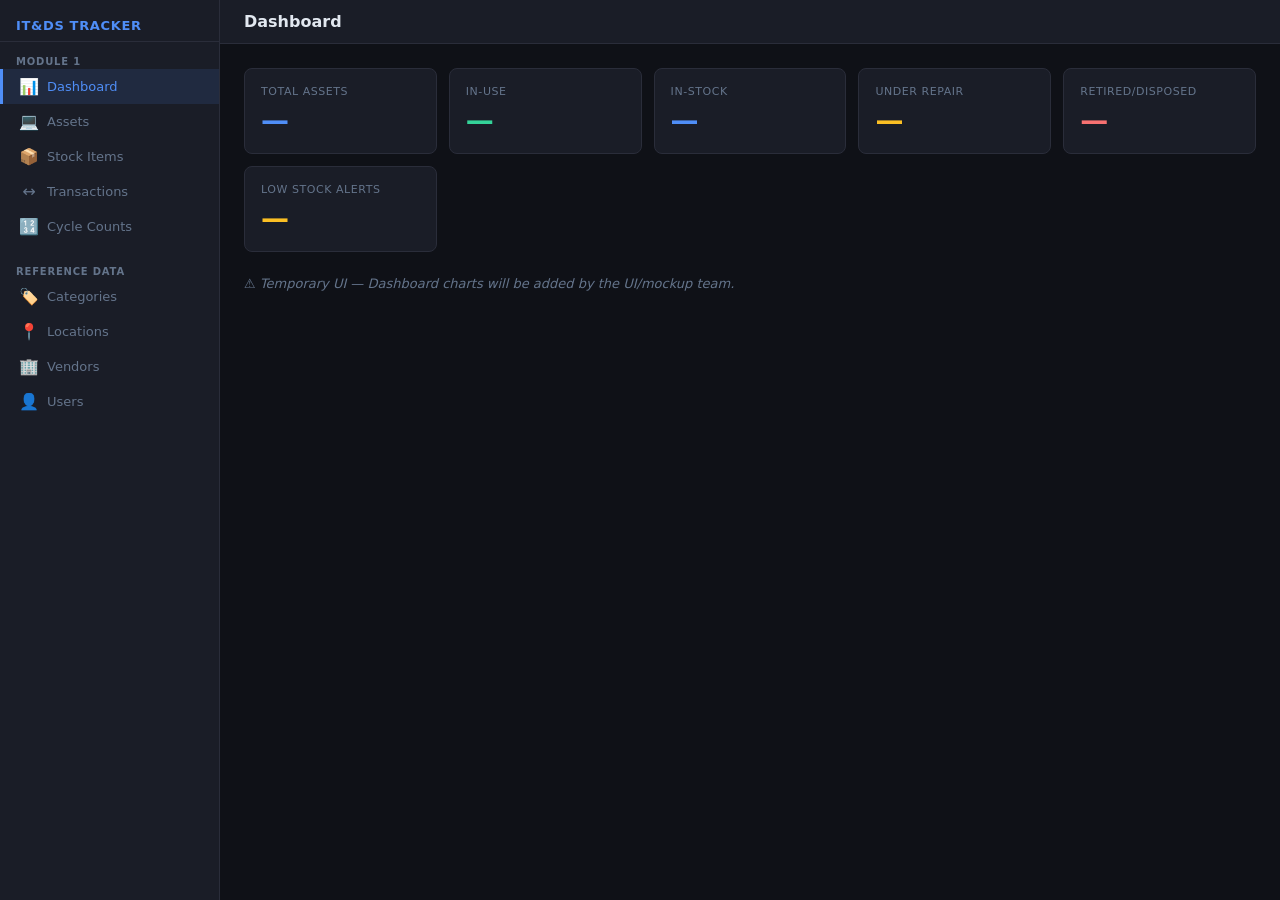
==== module1/index.html @ d41905bd "Add module1 folder with all contents" ====
<!DOCTYPE html>
<html lang="en">
<head>
<meta charset="UTF-8">
<meta name="viewport" content="width=device-width, initial-scale=1.0">
<title>IT&DS Tracker — Module 1: Asset & Inventory</title>
<style>
  /* ── TEMP UI: Functional placeholder — replace with proper mockups ── */
  *, *::before, *::after { box-sizing: border-box; margin: 0; padding: 0; }

  :root {
    --bg:        #0f1117;
    --surface:   #1a1d27;
    --border:    #2a2d3a;
    --accent:    #4f8ef7;
    --accent2:   #34d399;
    --danger:    #f87171;
    --warn:      #fbbf24;
    --text:      #e2e8f0;
    --muted:     #64748b;
    --radius:    8px;
    --sidebar-w: 220px;
  }

  body { background: var(--bg); color: var(--text); font-family: 'Segoe UI', system-ui, sans-serif; font-size: 14px; display: flex; min-height: 100vh; }

  /* Sidebar */
  #sidebar { width: var(--sidebar-w); background: var(--surface); border-right: 1px solid var(--border); display: flex; flex-direction: column; position: fixed; top: 0; left: 0; height: 100vh; overflow-y: auto; }
  #sidebar h1 { font-size: 13px; font-weight: 700; padding: 18px 16px 8px; color: var(--accent); letter-spacing: .05em; text-transform: uppercase; border-bottom: 1px solid var(--border); }
  .nav-group { padding: 8px 0; }
  .nav-label { font-size: 10px; font-weight: 700; color: var(--muted); text-transform: uppercase; letter-spacing: .08em; padding: 6px 16px 2px; }
  .nav-item { display: flex; align-items: center; gap: 8px; padding: 8px 16px; cursor: pointer; border-left: 3px solid transparent; color: var(--muted); transition: all .15s; font-size: 13px; }
  .nav-item:hover { background: rgba(79,142,247,.08); color: var(--text); }
  .nav-item.active { border-left-color: var(--accent); background: rgba(79,142,247,.12); color: var(--accent); }
  .nav-item .icon { font-size: 16px; width: 20px; text-align: center; }

  /* Main content */
  #main { margin-left: var(--sidebar-w); flex: 1; display: flex; flex-direction: column; }
  #topbar { background: var(--surface); border-bottom: 1px solid var(--border); padding: 12px 24px; display: flex; align-items: center; gap: 12px; }
  #topbar h2 { font-size: 16px; font-weight: 600; flex: 1; }
  .badge { background: var(--accent); color: #fff; font-size: 10px; padding: 2px 8px; border-radius: 99px; font-weight: 700; }
  .badge.warn { background: var(--warn); color: #000; }
  .badge.danger { background: var(--danger); }

  #content { padding: 24px; flex: 1; overflow-y: auto; }

  /* Views */
  .view { display: none; }
  .view.active { display: block; }

  /* Stat cards */
  .stat-grid { display: grid; grid-template-columns: repeat(auto-fill, minmax(160px, 1fr)); gap: 12px; margin-bottom: 24px; }
  .stat-card { background: var(--surface); border: 1px solid var(--border); border-radius: var(--radius); padding: 16px; }
  .stat-card .label { font-size: 11px; color: var(--muted); text-transform: uppercase; letter-spacing: .05em; margin-bottom: 6px; }
  .stat-card .value { font-size: 28px; font-weight: 700; color: var(--accent); }
  .stat-card .value.green { color: var(--accent2); }
  .stat-card .value.red   { color: var(--danger); }
  .stat-card .value.warn  { color: var(--warn); }

  /* Table */
  .table-wrap { background: var(--surface); border: 1px solid var(--border); border-radius: var(--radius); overflow: hidden; }
  .table-toolbar { display: flex; align-items: center; gap: 10px; padding: 12px 16px; border-bottom: 1px solid var(--border); flex-wrap: wrap; }
  table { width: 100%; border-collapse: collapse; }
  thead th { background: rgba(255,255,255,.03); padding: 10px 14px; text-align: left; font-size: 11px; text-transform: uppercase; letter-spacing: .06em; color: var(--muted); border-bottom: 1px solid var(--border); white-space: nowrap; }
  tbody tr { border-bottom: 1px solid var(--border); transition: background .1s; }
  tbody tr:last-child { border-bottom: none; }
  tbody tr:hover { background: rgba(255,255,255,.03); }
  td { padding: 10px 14px; vertical-align: middle; }
  .empty-row td { text-align: center; color: var(--muted); padding: 32px; }

  /* Forms / Inputs */
  .input, select, textarea { background: var(--bg); border: 1px solid var(--border); border-radius: var(--radius); color: var(--text); padding: 8px 12px; font-size: 13px; font-family: inherit; width: 100%; outline: none; transition: border-color .15s; }
  .input:focus, select:focus, textarea:focus { border-color: var(--accent); }
  select option { background: var(--bg); }
  .input.sm { padding: 6px 10px; font-size: 12px; }

  /* Buttons */
  .btn { display: inline-flex; align-items: center; gap: 6px; padding: 8px 14px; border-radius: var(--radius); font-size: 13px; font-weight: 600; cursor: pointer; border: none; transition: all .15s; }
  .btn-primary { background: var(--accent); color: #fff; }
  .btn-primary:hover { background: #3a7ae8; }
  .btn-success { background: var(--accent2); color: #000; }
  .btn-success:hover { background: #22c483; }
  .btn-danger  { background: var(--danger);  color: #fff; }
  .btn-danger:hover  { background: #ef4444; }
  .btn-ghost  { background: transparent; border: 1px solid var(--border); color: var(--text); }
  .btn-ghost:hover { background: rgba(255,255,255,.06); }
  .btn.sm { padding: 5px 10px; font-size: 12px; }

  /* Status chips */
  .chip { display: inline-block; padding: 2px 8px; border-radius: 99px; font-size: 11px; font-weight: 600; }
  .chip-inuse    { background: rgba(79,142,247,.2); color: #7eb3fa; }
  .chip-instock  { background: rgba(52,211,153,.2); color: #34d399; }
  .chip-repair   { background: rgba(251,191,36,.2);  color: #fbbf24; }
  .chip-retired  { background: rgba(100,116,139,.2); color: #94a3b8; }
  .chip-disposed { background: rgba(239,68,68,.2);   color: #f87171; }
  .chip-lost     { background: rgba(239,68,68,.3);   color: #fca5a5; }

  /* Modal */
  .modal-overlay { display: none; position: fixed; inset: 0; background: rgba(0,0,0,.6); z-index: 100; align-items: center; justify-content: center; }
  .modal-overlay.open { display: flex; }
  .modal { background: var(--surface); border: 1px solid var(--border); border-radius: 12px; width: 600px; max-width: 95vw; max-height: 90vh; display: flex; flex-direction: column; }
  .modal-header { padding: 16px 20px; border-bottom: 1px solid var(--border); display: flex; align-items: center; }
  .modal-header h3 { flex: 1; font-size: 15px; }
  .modal-close { background: none; border: none; color: var(--muted); font-size: 20px; cursor: pointer; line-height: 1; padding: 2px 6px; }
  .modal-close:hover { color: var(--text); }
  .modal-body { padding: 20px; overflow-y: auto; }
  .modal-footer { padding: 12px 20px; border-top: 1px solid var(--border); display: flex; justify-content: flex-end; gap: 8px; }

  /* Form grid */
  .form-grid { display: grid; grid-template-columns: 1fr 1fr; gap: 14px; }
  .form-grid.cols-1 { grid-template-columns: 1fr; }
  .form-group { display: flex; flex-direction: column; gap: 5px; }
  .form-group.full { grid-column: 1 / -1; }
  label { font-size: 12px; color: var(--muted); font-weight: 600; }
  label .req { color: var(--danger); }

  /* Pagination */
  .pagination { display: flex; align-items: center; gap: 6px; padding: 12px 16px; border-top: 1px solid var(--border); }
  .page-info { flex: 1; font-size: 12px; color: var(--muted); }

  /* Alert */
  .alert { padding: 10px 14px; border-radius: var(--radius); font-size: 13px; margin-bottom: 14px; }
  .alert-error { background: rgba(248,113,113,.15); border: 1px solid rgba(248,113,113,.4); color: var(--danger); }
  .alert-success { background: rgba(52,211,153,.15); border: 1px solid rgba(52,211,153,.4); color: var(--accent2); }

  /* Loader */
  .loader { text-align: center; padding: 32px; color: var(--muted); }

  /* Tabs */
  .tabs { display: flex; gap: 4px; border-bottom: 1px solid var(--border); margin-bottom: 20px; }
  .tab { padding: 8px 16px; cursor: pointer; font-size: 13px; color: var(--muted); border-bottom: 2px solid transparent; margin-bottom: -1px; }
  .tab.active { color: var(--accent); border-bottom-color: var(--accent); }
</style>
</head>
<body>

<!-- Sidebar -->
<nav id="sidebar">
  <h1>IT&DS Tracker</h1>
  <div class="nav-group">
    <div class="nav-label">Module 1</div>
    <div class="nav-item active" data-view="dashboard"><span class="icon">📊</span> Dashboard</div>
    <div class="nav-item" data-view="assets"><span class="icon">💻</span> Assets</div>
    <div class="nav-item" data-view="stock"><span class="icon">📦</span> Stock Items</div>
    <div class="nav-item" data-view="transactions"><span class="icon">↔️</span> Transactions</div>
    <div class="nav-item" data-view="cyclecounts"><span class="icon">🔢</span> Cycle Counts</div>
  </div>
  <div class="nav-group">
    <div class="nav-label">Reference Data</div>
    <div class="nav-item" data-view="categories"><span class="icon">🏷️</span> Categories</div>
    <div class="nav-item" data-view="locations"><span class="icon">📍</span> Locations</div>
    <div class="nav-item" data-view="vendors"><span class="icon">🏢</span> Vendors</div>
    <div class="nav-item" data-view="users"><span class="icon">👤</span> Users</div>
  </div>
</nav>

<!-- Main -->
<div id="main">
  <div id="topbar">
    <h2 id="page-title">Dashboard</h2>
    <span id="topbar-actions"></span>
  </div>
  <div id="content">

    <!-- DASHBOARD -->
    <div class="view active" id="view-dashboard">
      <div class="stat-grid" id="stat-cards">
        <div class="stat-card"><div class="label">Total Assets</div><div class="value" id="s-total">—</div></div>
        <div class="stat-card"><div class="label">In-Use</div><div class="value green" id="s-inuse">—</div></div>
        <div class="stat-card"><div class="label">In-Stock</div><div class="value" id="s-instock">—</div></div>
        <div class="stat-card"><div class="label">Under Repair</div><div class="value warn" id="s-repair">—</div></div>
        <div class="stat-card"><div class="label">Retired/Disposed</div><div class="value red" id="s-retired">—</div></div>
        <div class="stat-card"><div class="label">Low Stock Alerts</div><div class="value warn" id="s-lowstock">—</div></div>
      </div>
      <p style="color:var(--muted);font-size:13px;">⚠️ <em>Temporary UI — Dashboard charts will be added by the UI/mockup team.</em></p>
    </div>

    <!-- ASSETS -->
    <div class="view" id="view-assets">
      <div class="table-wrap">
        <div class="table-toolbar">
          <input class="input sm" style="width:200px" id="asset-search" placeholder="Search tag, serial, make…">
          <select class="input sm" style="width:150px" id="asset-filter-status">
            <option value="">All Statuses</option>
            <option>In-Use</option><option>In-Stock</option><option>Under Repair</option>
            <option>Retired</option><option>Disposed</option><option>Lost</option>
          </select>
          <select class="input sm" style="width:150px" id="asset-filter-cat"><option value="">All Categories</option></select>
          <button class="btn btn-ghost sm" onclick="loadAssets()">🔍 Filter</button>
          <button class="btn btn-primary sm" onclick="openAssetModal()">+ New Asset</button>
        </div>
        <div id="asset-table-container"><div class="loader">Loading…</div></div>
      </div>
    </div>

    <!-- STOCK ITEMS -->
    <div class="view" id="view-stock">
      <div class="table-wrap">
        <div class="table-toolbar">
          <input class="input sm" style="width:200px" id="stock-search" placeholder="Search code, name…">
          <button class="btn btn-ghost sm" onclick="loadStock()">🔍 Filter</button>
          <button class="btn btn-primary sm" onclick="openStockModal()">+ New Item</button>
          <button class="btn btn-ghost sm" onclick="navigate('transactions')">📋 Transactions</button>
        </div>
        <div id="stock-table-container"><div class="loader">Loading…</div></div>
      </div>
    </div>

    <!-- TRANSACTIONS -->
    <div class="view" id="view-transactions">
      <div class="table-wrap">
        <div class="table-toolbar">
          <select class="input sm" style="width:150px" id="txn-filter-type">
            <option value="">All Types</option>
            <option>GRN</option><option>Issue</option><option>Transfer</option>
            <option>Adjustment</option><option>CycleCountAdj</option>
          </select>
          <button class="btn btn-ghost sm" onclick="loadTransactions()">🔍 Filter</button>
          <button class="btn btn-primary sm" onclick="openTxnModal('grn')">📥 GRN</button>
          <button class="btn btn-ghost sm" onclick="openTxnModal('issue')">📤 Issue</button>
          <button class="btn btn-ghost sm" onclick="openTxnModal('transfer')">↔️ Transfer</button>
          <button class="btn btn-ghost sm" onclick="openTxnModal('adjust')">✏️ Adjust</button>
        </div>
        <div id="txn-table-container"><div class="loader">Loading…</div></div>
      </div>
    </div>

    <!-- CYCLE COUNTS -->
    <div class="view" id="view-cyclecounts">
      <div class="table-wrap">
        <div class="table-toolbar">
          <span style="color:var(--muted);font-size:12px">Physical Inventory Plans</span>
          <button class="btn btn-primary sm" onclick="openCycleModal()">+ New Count Plan</button>
        </div>
        <div id="cycle-table-container"><div class="loader">Loading…</div></div>
      </div>
    </div>

    <!-- CATEGORIES / VENDORS / USERS / LOCATIONS -->
    <div class="view" id="view-categories"><div id="cat-container"><div class="loader">Loading…</div></div></div>
    <div class="view" id="view-locations"><div id="loc-container"><div class="loader">Loading…</div></div></div>
    <div class="view" id="view-vendors"><div id="vendor-container"><div class="loader">Loading…</div></div></div>
    <div class="view" id="view-users"><div id="user-container"><div class="loader">Loading…</div></div></div>

  </div><!-- /content -->
</div><!-- /main -->

<!-- ── MODAL: Asset Form ───────────────────────────────────────── -->
<div class="modal-overlay" id="modal-asset">
  <div class="modal">
    <div class="modal-header">
      <h3 id="modal-asset-title">New Asset</h3>
      <button class="modal-close" onclick="closeModal('modal-asset')">✕</button>
    </div>
    <div class="modal-body">
      <div id="modal-asset-alert"></div>
      <div class="tabs">
        <div class="tab active" data-tab-target="tab-basic">Basic Info</div>
        <div class="tab" data-tab-target="tab-specs">Specs</div>
        <div class="tab" data-tab-target="tab-purchase">Purchase</div>
        <div class="tab" data-tab-target="tab-warranty">Warranty</div>
        <div class="tab" data-tab-target="tab-assignment">Assignment</div>
      </div>
      <form id="form-asset">
        <input type="hidden" id="a-id">
        <!-- Basic -->
        <div class="form-grid" id="tab-basic">
          <div class="form-group"><label>Asset Tag <span class="req">*</span></label><input class="input" id="a-asset_tag" required></div>
          <div class="form-group"><label>Serial Number</label><input class="input" id="a-serial_number"></div>
          <div class="form-group"><label>Barcode / QR</label><input class="input" id="a-barcode"></div>
          <div class="form-group"><label>Category <span class="req">*</span></label><select class="input" id="a-category_id" required><option value="">Select…</option></select></div>
          <div class="form-group"><label>Make / Brand</label><input class="input" id="a-make"></div>
          <div class="form-group"><label>Model</label><input class="input" id="a-model"></div>
          <div class="form-group"><label>Status</label>
            <select class="input" id="a-status">
              <option>In-Stock</option><option>In-Use</option><option>Under Repair</option>
              <option>Retired</option><option>Disposed</option><option>Lost</option>
            </select>
          </div>
          <div class="form-group"><label>Parent Asset ID</label><input class="input" id="a-parent_asset_id" type="number" min="1"></div>
          <div class="form-group full"><label>Notes</label><textarea class="input" id="a-notes" rows="2"></textarea></div>
        </div>
        <!-- Specs (hidden by default) -->
        <div class="form-grid" id="tab-specs" style="display:none">
          <div class="form-group"><label>CPU</label><input class="input" id="a-cpu"></div>
          <div class="form-group"><label>RAM</label><input class="input" id="a-ram" placeholder="e.g. 16GB DDR4"></div>
          <div class="form-group"><label>Storage</label><input class="input" id="a-storage" placeholder="e.g. 512GB SSD"></div>
          <div class="form-group"><label>OS</label><input class="input" id="a-os"></div>
          <div class="form-group"><label>Firmware Version</label><input class="input" id="a-firmware_version"></div>
          <div class="form-group"><label>Installed At</label><input class="input" id="a-installed_at"></div>
          <div class="form-group"><label>Connected To</label><input class="input" id="a-connected_to"></div>
        </div>
        <!-- Purchase -->
        <div class="form-grid" id="tab-purchase" style="display:none">
          <div class="form-group"><label>Vendor</label><select class="input" id="a-vendor_id"><option value="">Select…</option></select></div>
          <div class="form-group"><label>PO Number</label><input class="input" id="a-po_number"></div>
          <div class="form-group"><label>Invoice Number</label><input class="input" id="a-invoice_number"></div>
          <div class="form-group"><label>Purchase Cost</label><input class="input" id="a-purchase_cost" type="number" step="0.01"></div>
          <div class="form-group"><label>Date Acquired</label><input class="input" id="a-date_acquired" type="date"></div>
          <div class="form-group"><label>Cost Center</label><input class="input" id="a-cost_center"></div>
        </div>
        <!-- Warranty -->
        <div class="form-grid" id="tab-warranty" style="display:none">
          <div class="form-group"><label>Warranty Start</label><input class="input" id="a-warranty_start" type="date"></div>
          <div class="form-group"><label>Warranty End</label><input class="input" id="a-warranty_end" type="date"></div>
          <div class="form-group"><label>SLA Tier</label><input class="input" id="a-sla_tier" placeholder="e.g. Gold, Silver, NBD"></div>
          <div class="form-group"><label>Support Contract Ref</label><input class="input" id="a-support_contract_ref"></div>
        </div>
        <!-- Assignment -->
        <div class="form-grid" id="tab-assignment" style="display:none">
          <div class="form-group"><label>Assigned User</label><select class="input" id="a-assigned_user_id"><option value="">Unassigned</option></select></div>
          <div class="form-group"><label>Department</label><select class="input" id="a-department_id"><option value="">Select…</option></select></div>
          <div class="form-group"><label>Location</label><select class="input" id="a-location_id"><option value="">Select…</option></select></div>
        </div>
      </form>
    </div>
    <div class="modal-footer">
      <button class="btn btn-ghost" onclick="closeModal('modal-asset')">Cancel</button>
      <button class="btn btn-primary" onclick="saveAsset()">Save Asset</button>
    </div>
  </div>
</div>

<!-- ── MODAL: Stock Item Form ─────────────────────────────────── -->
<div class="modal-overlay" id="modal-stock">
  <div class="modal">
    <div class="modal-header">
      <h3>New Stock Item</h3>
      <button class="modal-close" onclick="closeModal('modal-stock')">✕</button>
    </div>
    <div class="modal-body">
      <div id="modal-stock-alert"></div>
      <div class="form-grid">
        <div class="form-group"><label>Item Code <span class="req">*</span></label><input class="input" id="si-item_code" required></div>
        <div class="form-group"><label>Name <span class="req">*</span></label><input class="input" id="si-name" required></div>
        <div class="form-group"><label>Category</label><select class="input" id="si-category_id"><option value="">Select…</option></select></div>
        <div class="form-group"><label>Unit of Measure</label><input class="input" id="si-uom" value="pcs"></div>
        <div class="form-group"><label>Unit Cost</label><input class="input" id="si-unit_cost" type="number" step="0.01"></div>
        <div class="form-group"><label>Has Expiry?</label>
          <select class="input" id="si-has_expiry"><option value="0">No</option><option value="1">Yes</option></select>
        </div>
        <div class="form-group full"><label>Compatible Models</label><input class="input" id="si-compatible_models" placeholder="Comma-separated model names"></div>
        <div class="form-group full"><label>Description</label><textarea class="input" id="si-description" rows="2"></textarea></div>
        <div class="form-group"><label>Initial Location</label><select class="input" id="si-location_id"><option value="">Select…</option></select></div>
        <div class="form-group"><label>Initial Qty</label><input class="input" id="si-qty" type="number" step="0.001" value="0"></div>
        <div class="form-group"><label>Min Level</label><input class="input" id="si-min" type="number" step="0.001" value="0"></div>
        <div class="form-group"><label>Max Level</label><input class="input" id="si-max" type="number" step="0.001"></div>
        <div class="form-group"><label>Reorder Point</label><input class="input" id="si-rop" type="number" step="0.001"></div>
        <div class="form-group"><label>Lead Time (days)</label><input class="input" id="si-lead" type="number"></div>
      </div>
    </div>
    <div class="modal-footer">
      <button class="btn btn-ghost" onclick="closeModal('modal-stock')">Cancel</button>
      <button class="btn btn-primary" onclick="saveStockItem()">Save Item</button>
    </div>
  </div>
</div>

<!-- ── MODAL: Transaction Form ────────────────────────────────── -->
<div class="modal-overlay" id="modal-txn">
  <div class="modal">
    <div class="modal-header">
      <h3 id="modal-txn-title">New Transaction</h3>
      <button class="modal-close" onclick="closeModal('modal-txn')">✕</button>
    </div>
    <div class="modal-body">
      <div id="modal-txn-alert"></div>
      <div class="form-grid">
        <div class="form-group"><label>Item <span class="req">*</span></label><select class="input" id="txn-item_id"><option value="">Select…</option></select></div>
        <div id="txn-from-loc-wrap" class="form-group" style="display:none"><label>From Location</label><select class="input" id="txn-from_loc"><option value="">Select…</option></select></div>
        <div class="form-group"><label>To / At Location <span class="req">*</span></label><select class="input" id="txn-to_loc"><option value="">Select…</option></select></div>
        <div class="form-group"><label>Quantity <span class="req">*</span></label><input class="input" id="txn-qty" type="number" step="0.001" min="0.001"></div>
        <div id="txn-newqty-wrap" class="form-group" style="display:none"><label>New Quantity (Adjustment) <span class="req">*</span></label><input class="input" id="txn-newqty" type="number" step="0.001"></div>
        <div class="form-group"><label>Reference</label><input class="input" id="txn-ref" placeholder="PO / WO number…"></div>
        <div class="form-group"><label>Reason</label>
          <select class="input" id="txn-reason">
            <option value="Normal">Normal</option><option value="Damage">Damage</option>
            <option value="Loss">Loss</option><option value="AuditCorrection">Audit Correction</option>
            <option value="ProjectAllocation">Project Allocation</option><option value="Return">Return</option>
          </select>
        </div>
        <div class="form-group full"><label>Notes</label><textarea class="input" id="txn-notes" rows="2"></textarea></div>
      </div>
    </div>
    <div class="modal-footer">
      <button class="btn btn-ghost" onclick="closeModal('modal-txn')">Cancel</button>
      <button class="btn btn-primary" onclick="saveTxn()">Submit</button>
    </div>
  </div>
</div>

<!-- ── MODAL: Cycle Count Plan ───────────────────────────────── -->
<div class="modal-overlay" id="modal-cycle">
  <div class="modal" style="width:460px">
    <div class="modal-header">
      <h3>New Cycle Count Plan</h3>
      <button class="modal-close" onclick="closeModal('modal-cycle')">✕</button>
    </div>
    <div class="modal-body">
      <div id="modal-cycle-alert"></div>
      <div class="form-grid cols-1">
        <div class="form-group"><label>Plan Name <span class="req">*</span></label><input class="input" id="cc-name" required></div>
        <div class="form-group"><label>Planned Date <span class="req">*</span></label><input class="input" id="cc-date" type="date" required></div>
        <div class="form-group"><label>Location (auto-populate entries)</label><select class="input" id="cc-location"><option value="">All / Manual</option></select></div>
        <div class="form-group"><label>Notes</label><textarea class="input" id="cc-notes" rows="2"></textarea></div>
      </div>
    </div>
    <div class="modal-footer">
      <button class="btn btn-ghost" onclick="closeModal('modal-cycle')">Cancel</button>
      <button class="btn btn-primary" onclick="saveCyclePlan()">Create Plan</button>
    </div>
  </div>
</div>

<script>
// ═══════════════════════════════════════════════════════════
//  TEMP UI JavaScript — Module 1 API Client
//  Replace this with the proper UI when mockups are ready.
// ═══════════════════════════════════════════════════════════

const API = {
  assets:      'api/assets.php',
  stock:       'api/stock_items.php',
  txn:         'api/stock_transactions.php',
  cycles:      'api/cycle_counts.php',
  lookups:     'api/lookups.php',
};

// Current performer (hardcoded for temp UI — replace with session)
const CURRENT_USER = 1;

// ── State ────────────────────────────────────────────────────
let assetPage = 1, stockPage = 1, txnPage = 1, cyclePage = 1;
let currentTxnAction = 'grn';
let lookupCache = {};

// ── Navigation ───────────────────────────────────────────────
document.querySelectorAll('.nav-item').forEach(el => {
  el.addEventListener('click', () => navigate(el.dataset.view));
});

function navigate(view) {
  document.querySelectorAll('.nav-item').forEach(n => n.classList.toggle('active', n.dataset.view === view));
  document.querySelectorAll('.view').forEach(v => v.classList.toggle('active', v.id === 'view-' + view));
  document.getElementById('page-title').textContent = {
    dashboard: 'Dashboard', assets: 'Assets', stock: 'Stock Items',
    transactions: 'Transactions', cyclecounts: 'Cycle Counts',
    categories: 'Categories', locations: 'Locations', vendors: 'Vendors', users: 'Users'
  }[view] || view;

  const handlers = {
    dashboard:    loadDashboard,
    assets:       loadAssets,
    stock:        loadStock,
    transactions: loadTransactions,
    cyclecounts:  loadCycles,
    categories:   () => loadLookupTable('categories'),
    locations:    () => loadLookupTable('locations'),
    vendors:      () => loadLookupTable('vendors'),
    users:        () => loadLookupTable('users'),
  };
  handlers[view]?.();
}

// ── API wrapper ───────────────────────────────────────────────
async function apiFetch(url, opts = {}) {
  const res = await fetch(url, {
    headers: { 'Content-Type': 'application/json' },
    ...opts,
  });
  return res.json();
}

// ── Lookups (cached) ─────────────────────────────────────────
async function getLookup(resource, params = '') {
  const key = resource + params;
  if (lookupCache[key]) return lookupCache[key];
  const r = await apiFetch(`${API.lookups}?resource=${resource}${params}`);
  if (r.success) lookupCache[key] = r.data;
  return r.data || [];
}

async function populateSelect(selectId, resource, valueField = 'id', labelField = 'name', params = '') {
  const el = document.getElementById(selectId);
  if (!el) return;
  const items = await getLookup(resource, params);
  const cur = el.value;
  el.innerHTML = '<option value="">Select…</option>';
  items.forEach(i => {
    const opt = document.createElement('option');
    opt.value = i[valueField];
    opt.textContent = i[labelField] || i.name;
    el.appendChild(opt);
  });
  if (cur) el.value = cur;
}

// ── Dashboard ────────────────────────────────────────────────
async function loadDashboard() {
  const statuses = ['In-Use','In-Stock','Under Repair','Retired','Disposed'];
  let total = 0;
  const counts = {};

  for (const s of statuses) {
    const r = await apiFetch(`${API.assets}?status=${encodeURIComponent(s)}&per_page=1`);
    counts[s] = r.data?.total || 0;
    total += counts[s];
  }

  document.getElementById('s-total').textContent   = total;
  document.getElementById('s-inuse').textContent   = counts['In-Use'];
  document.getElementById('s-instock').textContent = counts['In-Stock'];
  document.getElementById('s-repair').textContent  = counts['Under Repair'];
  document.getElementById('s-retired').textContent = (counts['Retired'] || 0) + (counts['Disposed'] || 0);

  const low = await apiFetch(`${API.stock}?action=low_stock`);
  document.getElementById('s-lowstock').textContent = low.data?.length || 0;
}

// ── Assets ───────────────────────────────────────────────────
async function loadAssets(page = 1) {
  assetPage = page;
  await populateSelect('asset-filter-cat', 'categories');
  const search = document.getElementById('asset-search').value;
  const status = document.getElementById('asset-filter-status').value;
  const cat    = document.getElementById('asset-filter-cat').value;

  const qs = `?page=${page}&per_page=15&search=${encodeURIComponent(search)}&status=${encodeURIComponent(status)}&category_id=${cat}`;
  const r  = await apiFetch(API.assets + qs);
  if (!r.success) { document.getElementById('asset-table-container').innerHTML = errHTML(r.message); return; }

  const { items, total, total_pages } = r.data;
  let html = `<table><thead><tr>
    <th>Asset Tag</th><th>Category</th><th>Make/Model</th><th>Serial</th>
    <th>Status</th><th>Assigned To</th><th>Location</th><th>Warranty End</th><th>Actions</th>
  </tr></thead><tbody>`;

  if (!items.length) html += `<tr class="empty-row"><td colspan="9">No assets found.</td></tr>`;
  else items.forEach(a => {
    const warningWarn = a.warranty_end && new Date(a.warranty_end) < new Date(Date.now() + 30*86400000);
    html += `<tr>
      <td><strong>${esc(a.asset_tag)}</strong></td>
      <td>${esc(a.category_name||'')}</td>
      <td>${esc(a.make||'')} ${esc(a.model||'')}</td>
      <td style="color:var(--muted);font-size:12px">${esc(a.serial_number||'—')}</td>
      <td>${statusChip(a.status)}</td>
      <td>${esc(a.assigned_user_name||'—')}</td>
      <td style="font-size:12px">${esc(a.location_full||'—')}</td>
      <td style="font-size:12px;color:${warningWarn?'var(--warn)':'inherit'}">${a.warranty_end||'—'}</td>
      <td>
        <button class="btn btn-ghost sm" onclick="editAsset(${a.id})">Edit</button>
        <button class="btn btn-ghost sm" onclick="viewHistory(${a.id})">Log</button>
      </td>
    </tr>`;
  });

  html += `</tbody></table>`;
  html += paginationHTML(page, total_pages, total, 'loadAssets');
  document.getElementById('asset-table-container').innerHTML = html;
}

// Asset Modal
async function openAssetModal(data = null) {
  document.getElementById('modal-asset-title').textContent = data ? 'Edit Asset' : 'New Asset';
  document.getElementById('modal-asset-alert').innerHTML = '';
  document.getElementById('form-asset').reset();
  document.getElementById('a-id').value = '';

  // Load selects
  await Promise.all([
    populateSelect('a-category_id', 'categories'),
    populateSelect('a-vendor_id', 'vendors'),
    populateSelect('a-assigned_user_id', 'users', 'id', 'full_name'),
    populateSelect('a-department_id', 'departments'),
    populateSelect('a-location_id', 'locations'),
  ]);

  if (data) {
    const fields = ['asset_tag','serial_number','barcode','category_id','make','model','cpu','ram',
      'storage','os','firmware_version','vendor_id','po_number','invoice_number','purchase_cost',
      'date_acquired','warranty_start','warranty_end','sla_tier','support_contract_ref','status',
      'assigned_user_id','department_id','location_id','cost_center','parent_asset_id',
      'installed_at','connected_to','notes'];
    fields.forEach(f => {
      const el = document.getElementById('a-' + f);
      if (el && data[f] != null) el.value = data[f];
    });
    document.getElementById('a-id').value = data.id;
  }

  openModal('modal-asset');
  // Reset to first tab
  document.querySelector('#modal-asset .tab').click();
}

async function editAsset(id) {
  const r = await apiFetch(`${API.assets}?id=${id}`);
  if (r.success) openAssetModal(r.data);
}

async function saveAsset() {
  const id = document.getElementById('a-id').value;
  const fields = ['asset_tag','serial_number','barcode','category_id','make','model','cpu','ram',
    'storage','os','firmware_version','vendor_id','po_number','invoice_number','purchase_cost',
    'date_acquired','warranty_start','warranty_end','sla_tier','support_contract_ref','status',
    'assigned_user_id','department_id','location_id','cost_center','parent_asset_id',
    'installed_at','connected_to','notes'];
  const body = { performed_by: CURRENT_USER };
  fields.forEach(f => { const el = document.getElementById('a-' + f); if (el) body[f] = el.value || null; });

  const url = id ? `${API.assets}?id=${id}` : API.assets;
  const method = id ? 'PUT' : 'POST';
  const r = await apiFetch(url, { method, body: JSON.stringify(body) });

  if (r.success) {
    closeModal('modal-asset');
    loadAssets(assetPage);
    lookupCache = {};
  } else {
    document.getElementById('modal-asset-alert').innerHTML = errHTML(r.message);
  }
}

async function viewHistory(id) {
  const r = await apiFetch(`${API.assets}?action=history&id=${id}`);
  if (!r.success) return alert(r.message);
  const rows = r.data.items.map(l => `<tr>
    <td>${l.performed_at}</td><td>${l.action_type}</td>
    <td>${esc(l.from_status||'')} → ${esc(l.to_status||'')}</td>
    <td>${esc(l.performed_by_name||'')}</td>
    <td>${esc(l.reason||'')}</td>
  </tr>`).join('');
  alert('Lifecycle log loaded — ' + r.data.total + ' entries.\n(Full modal will be added by UI team.)');
}

// ── Stock Items ───────────────────────────────────────────────
async function loadStock(page = 1) {
  stockPage = page;
  const search = document.getElementById('stock-search').value;
  const qs = `?page=${page}&per_page=15&search=${encodeURIComponent(search)}`;
  const r  = await apiFetch(API.stock + qs);
  if (!r.success) { document.getElementById('stock-table-container').innerHTML = errHTML(r.message); return; }

  const { items, total, total_pages } = r.data;
  let html = `<table><thead><tr>
    <th>Code</th><th>Name</th><th>Category</th><th>UOM</th><th>Total Qty</th><th>Unit Cost</th><th>Actions</th>
  </tr></thead><tbody>`;

  if (!items.length) html += `<tr class="empty-row"><td colspan="7">No items found.</td></tr>`;
  else items.forEach(i => {
    html += `<tr>
      <td><strong>${esc(i.item_code)}</strong></td>
      <td>${esc(i.name)}</td>
      <td>${esc(i.category_name||'—')}</td>
      <td>${esc(i.unit_of_measure)}</td>
      <td>${parseFloat(i.total_qty_on_hand||0).toFixed(2)}</td>
      <td>${i.unit_cost ? '₱'+parseFloat(i.unit_cost).toFixed(2) : '—'}</td>
      <td>
        <button class="btn btn-ghost sm" onclick="viewTxnsForItem(${i.id})">Transactions</button>
      </td>
    </tr>`;
  });

  html += `</tbody></table>`;
  html += paginationHTML(page, total_pages, total, 'loadStock');
  document.getElementById('stock-table-container').innerHTML = html;
}

async function openStockModal() {
  document.getElementById('modal-stock-alert').innerHTML = '';
  document.getElementById('si-item_code').value = '';
  document.getElementById('si-name').value = '';
  await Promise.all([
    populateSelect('si-category_id', 'categories'),
    populateSelect('si-location_id', 'locations'),
  ]);
  openModal('modal-stock');
}

async function saveStockItem() {
  const body = {
    item_code:         document.getElementById('si-item_code').value,
    name:              document.getElementById('si-name').value,
    description:       document.getElementById('si-description').value || null,
    category_id:       document.getElementById('si-category_id').value || null,
    unit_of_measure:   document.getElementById('si-uom').value || 'pcs',
    compatible_models: document.getElementById('si-compatible_models').value || null,
    has_expiry:        document.getElementById('si-has_expiry').value,
    unit_cost:         document.getElementById('si-unit_cost').value || null,
    location_id:       document.getElementById('si-location_id').value || null,
    quantity_on_hand:  document.getElementById('si-qty').value || 0,
    min_level:         document.getElementById('si-min').value || 0,
    max_level:         document.getElementById('si-max').value || null,
    reorder_point:     document.getElementById('si-rop').value || null,
    lead_time_days:    document.getElementById('si-lead').value || null,
  };

  const r = await apiFetch(API.stock, { method: 'POST', body: JSON.stringify(body) });
  if (r.success) { closeModal('modal-stock'); loadStock(); }
  else document.getElementById('modal-stock-alert').innerHTML = errHTML(r.message);
}

async function viewTxnsForItem(id) {
  navigate('transactions');
  setTimeout(loadTransactions, 100);
}

// ── Transactions ──────────────────────────────────────────────
async function loadTransactions(page = 1) {
  txnPage = page;
  const type = document.getElementById('txn-filter-type').value;
  const qs = `?page=${page}&per_page=15&type=${encodeURIComponent(type)}`;
  const r  = await apiFetch(API.txn + qs);
  if (!r.success) { document.getElementById('txn-table-container').innerHTML = errHTML(r.message); return; }

  const { items, total, total_pages } = r.data;
  let html = `<table><thead><tr>
    <th>Date</th><th>Type</th><th>Item</th><th>Qty</th><th>From</th><th>To</th><th>Reason</th><th>By</th>
  </tr></thead><tbody>`;

  if (!items.length) html += `<tr class="empty-row"><td colspan="8">No transactions found.</td></tr>`;
  else items.forEach(t => {
    const qtyStyle = parseFloat(t.quantity) >= 0 ? 'color:var(--accent2)' : 'color:var(--danger)';
    html += `<tr>
      <td style="font-size:12px;color:var(--muted)">${t.performed_at}</td>
      <td><span class="chip chip-instock">${esc(t.transaction_type)}</span></td>
      <td>${esc(t.item_code)} — ${esc(t.item_name)}</td>
      <td style="${qtyStyle};font-weight:700">${parseFloat(t.quantity)>=0?'+':''}${parseFloat(t.quantity).toFixed(2)} ${esc(t.unit_of_measure)}</td>
      <td style="font-size:12px">${esc(t.from_location_name||'—')}</td>
      <td style="font-size:12px">${esc(t.to_location_name||'—')}</td>
      <td style="font-size:12px">${esc(t.reason_code||'')}</td>
      <td style="font-size:12px">${esc(t.performed_by_name||'')}</td>
    </tr>`;
  });

  html += `</tbody></table>`;
  html += paginationHTML(page, total_pages, total, 'loadTransactions');
  document.getElementById('txn-table-container').innerHTML = html;
}

async function openTxnModal(action) {
  currentTxnAction = action;
  const titles = { grn: '📥 Goods Received (GRN)', issue: '📤 Issue Stock', transfer: '↔️ Transfer Stock', adjust: '✏️ Stock Adjustment' };
  document.getElementById('modal-txn-title').textContent = titles[action];
  document.getElementById('modal-txn-alert').innerHTML = '';
  document.getElementById('txn-qty').value = '';
  document.getElementById('txn-newqty').value = '';

  document.getElementById('txn-from-loc-wrap').style.display = action === 'transfer' ? '' : 'none';
  document.getElementById('txn-newqty-wrap').style.display   = action === 'adjust'   ? '' : 'none';

  // Load items
  const items = await getLookup('stock_items') || [];
  const itemSel = document.getElementById('txn-item_id');
  const r = await apiFetch(`${API.stock}?per_page=200`);
  itemSel.innerHTML = '<option value="">Select…</option>';
  (r.data?.items || []).forEach(i => {
    const opt = document.createElement('option');
    opt.value = i.id;
    opt.textContent = `${i.item_code} — ${i.name}`;
    itemSel.appendChild(opt);
  });

  await Promise.all([
    populateSelect('txn-from_loc', 'locations'),
    populateSelect('txn-to_loc',   'locations'),
  ]);

  openModal('modal-txn');
}

async function saveTxn() {
  const body = {
    item_id:          document.getElementById('txn-item_id').value || null,
    location_id:      document.getElementById('txn-to_loc').value || null,
    to_location_id:   document.getElementById('txn-to_loc').value || null,
    from_location_id: document.getElementById('txn-from_loc').value || null,
    quantity:         document.getElementById('txn-qty').value || null,
    new_quantity:     document.getElementById('txn-newqty').value || null,
    reference_type:   document.getElementById('txn-ref').value || null,
    reason_code:      document.getElementById('txn-reason').value,
    notes:            document.getElementById('txn-notes').value || null,
    performed_by:     CURRENT_USER,
  };

  const r = await apiFetch(`${API.txn}?action=${currentTxnAction}`, { method: 'POST', body: JSON.stringify(body) });
  if (r.success) { closeModal('modal-txn'); loadTransactions(); }
  else document.getElementById('modal-txn-alert').innerHTML = errHTML(r.message);
}

// ── Cycle Counts ──────────────────────────────────────────────
async function loadCycles(page = 1) {
  cyclePage = page;
  const r = await apiFetch(`${API.cycles}?page=${page}&per_page=15`);
  if (!r.success) { document.getElementById('cycle-table-container').innerHTML = errHTML(r.message); return; }

  const { items, total, total_pages } = r.data;
  let html = `<table><thead><tr>
    <th>Name</th><th>Location</th><th>Planned Date</th><th>Status</th><th>Created By</th><th>Actions</th>
  </tr></thead><tbody>`;

  if (!items.length) html += `<tr class="empty-row"><td colspan="6">No cycle count plans.</td></tr>`;
  else items.forEach(p => {
    html += `<tr>
      <td><strong>${esc(p.name)}</strong></td>
      <td>${esc(p.location_name||'All')}</td>
      <td>${p.planned_date}</td>
      <td>${esc(p.status)}</td>
      <td>${esc(p.created_by_name||'—')}</td>
      <td>
        ${p.status === 'Draft' ? `<button class="btn btn-ghost sm" onclick="startCycle(${p.id})">Start</button>` : ''}
        ${p.status === 'In Progress' ? `<button class="btn btn-success sm" onclick="reconcileCycle(${p.id})">Reconcile</button>` : ''}
      </td>
    </tr>`;
  });

  html += `</tbody></table>`;
  html += paginationHTML(page, total_pages, total, 'loadCycles');
  document.getElementById('cycle-table-container').innerHTML = html;
}

async function openCycleModal() {
  document.getElementById('modal-cycle-alert').innerHTML = '';
  await populateSelect('cc-location', 'locations');
  openModal('modal-cycle');
}

async function saveCyclePlan() {
  const body = {
    name:        document.getElementById('cc-name').value,
    planned_date:document.getElementById('cc-date').value,
    location_id: document.getElementById('cc-location').value || null,
    notes:       document.getElementById('cc-notes').value || null,
    created_by:  CURRENT_USER,
  };
  const r = await apiFetch(API.cycles, { method: 'POST', body: JSON.stringify(body) });
  if (r.success) { closeModal('modal-cycle'); loadCycles(); }
  else document.getElementById('modal-cycle-alert').innerHTML = errHTML(r.message);
}

async function startCycle(id) {
  if (!confirm('Start this count plan?')) return;
  const r = await apiFetch(`${API.cycles}?action=start&id=${id}`, { method: 'POST', body: '{}' });
  alert(r.message);
  loadCycles();
}

async function reconcileCycle(id) {
  if (!confirm('Reconcile and apply all approved variances to stock?')) return;
  const r = await apiFetch(`${API.cycles}?action=reconcile&id=${id}`, {
    method: 'POST', body: JSON.stringify({ performed_by: CURRENT_USER })
  });
  alert(r.message);
  loadCycles();
}

// ── Lookup Tables ─────────────────────────────────────────────
async function loadLookupTable(resource) {
  const containerId = { categories: 'cat-container', locations: 'loc-container', vendors: 'vendor-container', users: 'user-container' }[resource];
  const el = document.getElementById(containerId);
  if (!el) return;
  el.innerHTML = '<div class="loader">Loading…</div>';

  const r = await apiFetch(`${API.lookups}?resource=${resource}`);
  if (!r.success) { el.innerHTML = errHTML(r.message); return; }

  const items = r.data;
  const colMap = {
    categories:  ['id','name','description'],
    departments: ['id','name','cost_center'],
    locations:   ['id','name','site_name','description'],
    vendors:     ['id','name','contact_name','email','phone'],
    users:       ['id','employee_id','full_name','email','role','department_name'],
  };
  const cols = colMap[resource] || ['id','name'];
  let html = `<div class="table-wrap"><div class="table-toolbar">
    <span style="font-size:12px;color:var(--muted)">${items.length} records</span>
  </div><table><thead><tr>`;
  cols.forEach(c => html += `<th>${c.replace(/_/g,' ')}</th>`);
  html += `</tr></thead><tbody>`;
  if (!items.length) html += `<tr class="empty-row"><td colspan="${cols.length}">No records.</td></tr>`;
  else items.forEach(i => {
    html += '<tr>';
    cols.forEach(c => html += `<td>${esc(i[c] != null ? String(i[c]) : '—')}</td>`);
    html += '</tr>';
  });
  html += `</tbody></table></div>`;
  el.innerHTML = html;
}

// ── Tabs ──────────────────────────────────────────────────────
document.querySelectorAll('.tab').forEach(tab => {
  tab.addEventListener('click', () => {
    const parent = tab.closest('.modal-body');
    parent.querySelectorAll('.tab').forEach(t => t.classList.remove('active'));
    tab.classList.add('active');
    const target = tab.dataset.tabTarget;
    parent.querySelectorAll('[id^="tab-"]').forEach(el => el.style.display = el.id === target ? '' : 'none');
  });
});

// ── Modal helpers ────────────────────────────────────────────
function openModal(id) { document.getElementById(id).classList.add('open'); }
function closeModal(id) { document.getElementById(id).classList.remove('open'); }
document.querySelectorAll('.modal-overlay').forEach(mo => {
  mo.addEventListener('click', e => { if (e.target === mo) mo.classList.remove('open'); });
});

// ── UI helpers ────────────────────────────────────────────────
function esc(str) {
  if (str == null) return '';
  return String(str).replace(/&/g,'&amp;').replace(/</g,'&lt;').replace(/>/g,'&gt;');
}

function statusChip(s) {
  const map = { 'In-Use':'chip-inuse','In-Stock':'chip-instock','Under Repair':'chip-repair','Retired':'chip-retired','Disposed':'chip-disposed','Lost':'chip-lost' };
  return `<span class="chip ${map[s]||''}">${esc(s)}</span>`;
}

function errHTML(msg) {
  return `<div class="alert alert-error">${esc(msg)}</div>`;
}

function paginationHTML(page, totalPages, total, fn) {
  if (totalPages <= 1) return `<div class="pagination"><span class="page-info">${total} records</span></div>`;
  return `<div class="pagination">
    <span class="page-info">${total} records — Page ${page} of ${totalPages}</span>
    ${page > 1 ? `<button class="btn btn-ghost sm" onclick="${fn}(${page-1})">‹ Prev</button>` : ''}
    ${page < totalPages ? `<button class="btn btn-ghost sm" onclick="${fn}(${page+1})">Next ›</button>` : ''}
  </div>`;
}

// ── Init ─────────────────────────────────────────────────────
loadDashboard();
</script>
</body>
</html>
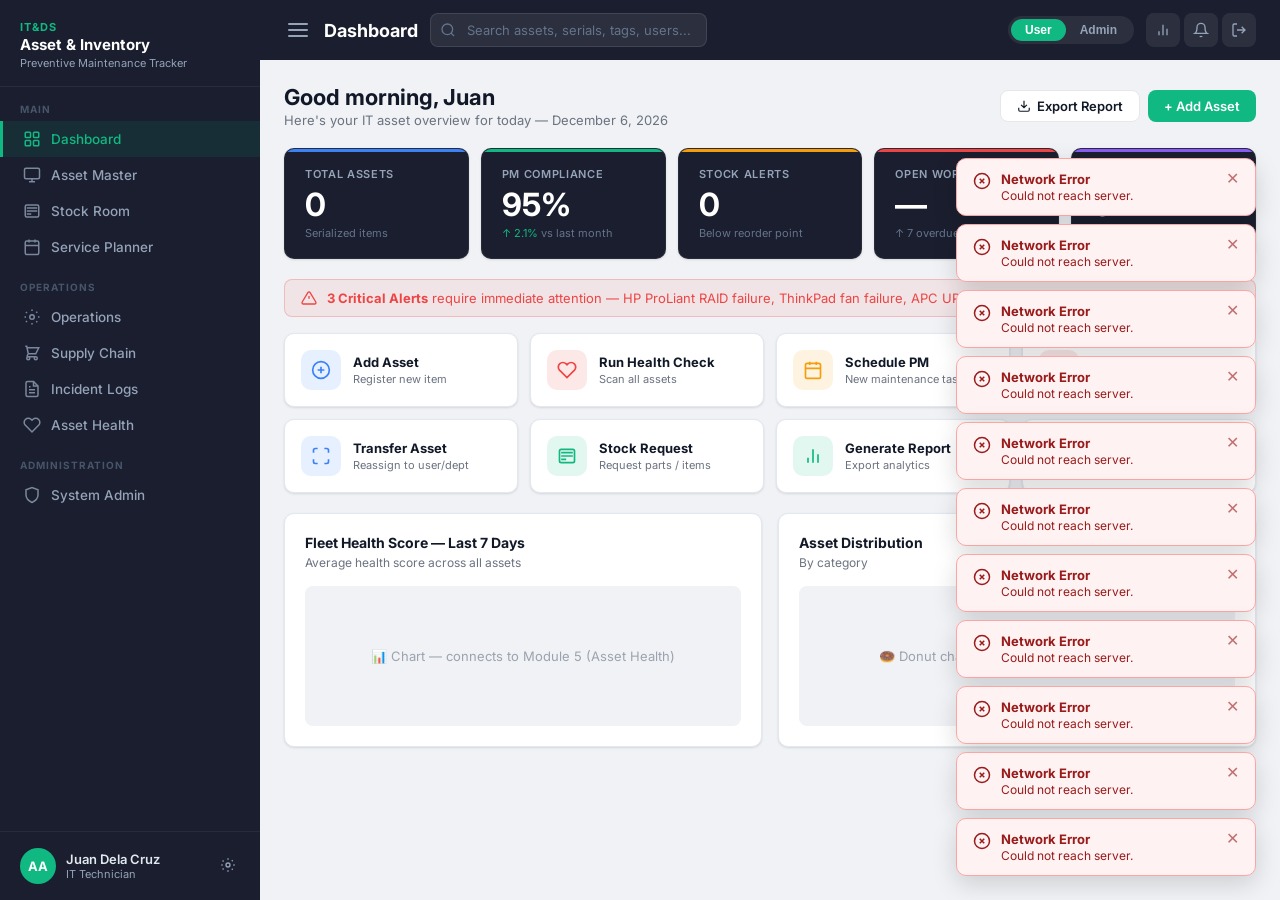
==== commit 9e73dcdf: "4/19/26" ====
--- a/module1/index.html
+++ b/module1/index.html
@@ -3,935 +3,1028 @@
 <head>
 <meta charset="UTF-8">
 <meta name="viewport" content="width=device-width, initial-scale=1.0">
-<title>IT&DS Tracker — Module 1: Asset & Inventory</title>
-<style>
-  /* ── TEMP UI: Functional placeholder — replace with proper mockups ── */
-  *, *::before, *::after { box-sizing: border-box; margin: 0; padding: 0; }
-
-  :root {
-    --bg:        #0f1117;
-    --surface:   #1a1d27;
-    --border:    #2a2d3a;
-    --accent:    #4f8ef7;
-    --accent2:   #34d399;
-    --danger:    #f87171;
-    --warn:      #fbbf24;
-    --text:      #e2e8f0;
-    --muted:     #64748b;
-    --radius:    8px;
-    --sidebar-w: 220px;
-  }
-
-  body { background: var(--bg); color: var(--text); font-family: 'Segoe UI', system-ui, sans-serif; font-size: 14px; display: flex; min-height: 100vh; }
-
-  /* Sidebar */
-  #sidebar { width: var(--sidebar-w); background: var(--surface); border-right: 1px solid var(--border); display: flex; flex-direction: column; position: fixed; top: 0; left: 0; height: 100vh; overflow-y: auto; }
-  #sidebar h1 { font-size: 13px; font-weight: 700; padding: 18px 16px 8px; color: var(--accent); letter-spacing: .05em; text-transform: uppercase; border-bottom: 1px solid var(--border); }
-  .nav-group { padding: 8px 0; }
-  .nav-label { font-size: 10px; font-weight: 700; color: var(--muted); text-transform: uppercase; letter-spacing: .08em; padding: 6px 16px 2px; }
-  .nav-item { display: flex; align-items: center; gap: 8px; padding: 8px 16px; cursor: pointer; border-left: 3px solid transparent; color: var(--muted); transition: all .15s; font-size: 13px; }
-  .nav-item:hover { background: rgba(79,142,247,.08); color: var(--text); }
-  .nav-item.active { border-left-color: var(--accent); background: rgba(79,142,247,.12); color: var(--accent); }
-  .nav-item .icon { font-size: 16px; width: 20px; text-align: center; }
-
-  /* Main content */
-  #main { margin-left: var(--sidebar-w); flex: 1; display: flex; flex-direction: column; }
-  #topbar { background: var(--surface); border-bottom: 1px solid var(--border); padding: 12px 24px; display: flex; align-items: center; gap: 12px; }
-  #topbar h2 { font-size: 16px; font-weight: 600; flex: 1; }
-  .badge { background: var(--accent); color: #fff; font-size: 10px; padding: 2px 8px; border-radius: 99px; font-weight: 700; }
-  .badge.warn { background: var(--warn); color: #000; }
-  .badge.danger { background: var(--danger); }
-
-  #content { padding: 24px; flex: 1; overflow-y: auto; }
-
-  /* Views */
-  .view { display: none; }
-  .view.active { display: block; }
-
-  /* Stat cards */
-  .stat-grid { display: grid; grid-template-columns: repeat(auto-fill, minmax(160px, 1fr)); gap: 12px; margin-bottom: 24px; }
-  .stat-card { background: var(--surface); border: 1px solid var(--border); border-radius: var(--radius); padding: 16px; }
-  .stat-card .label { font-size: 11px; color: var(--muted); text-transform: uppercase; letter-spacing: .05em; margin-bottom: 6px; }
-  .stat-card .value { font-size: 28px; font-weight: 700; color: var(--accent); }
-  .stat-card .value.green { color: var(--accent2); }
-  .stat-card .value.red   { color: var(--danger); }
-  .stat-card .value.warn  { color: var(--warn); }
-
-  /* Table */
-  .table-wrap { background: var(--surface); border: 1px solid var(--border); border-radius: var(--radius); overflow: hidden; }
-  .table-toolbar { display: flex; align-items: center; gap: 10px; padding: 12px 16px; border-bottom: 1px solid var(--border); flex-wrap: wrap; }
-  table { width: 100%; border-collapse: collapse; }
-  thead th { background: rgba(255,255,255,.03); padding: 10px 14px; text-align: left; font-size: 11px; text-transform: uppercase; letter-spacing: .06em; color: var(--muted); border-bottom: 1px solid var(--border); white-space: nowrap; }
-  tbody tr { border-bottom: 1px solid var(--border); transition: background .1s; }
-  tbody tr:last-child { border-bottom: none; }
-  tbody tr:hover { background: rgba(255,255,255,.03); }
-  td { padding: 10px 14px; vertical-align: middle; }
-  .empty-row td { text-align: center; color: var(--muted); padding: 32px; }
-
-  /* Forms / Inputs */
-  .input, select, textarea { background: var(--bg); border: 1px solid var(--border); border-radius: var(--radius); color: var(--text); padding: 8px 12px; font-size: 13px; font-family: inherit; width: 100%; outline: none; transition: border-color .15s; }
-  .input:focus, select:focus, textarea:focus { border-color: var(--accent); }
-  select option { background: var(--bg); }
-  .input.sm { padding: 6px 10px; font-size: 12px; }
-
-  /* Buttons */
-  .btn { display: inline-flex; align-items: center; gap: 6px; padding: 8px 14px; border-radius: var(--radius); font-size: 13px; font-weight: 600; cursor: pointer; border: none; transition: all .15s; }
-  .btn-primary { background: var(--accent); color: #fff; }
-  .btn-primary:hover { background: #3a7ae8; }
-  .btn-success { background: var(--accent2); color: #000; }
-  .btn-success:hover { background: #22c483; }
-  .btn-danger  { background: var(--danger);  color: #fff; }
-  .btn-danger:hover  { background: #ef4444; }
-  .btn-ghost  { background: transparent; border: 1px solid var(--border); color: var(--text); }
-  .btn-ghost:hover { background: rgba(255,255,255,.06); }
-  .btn.sm { padding: 5px 10px; font-size: 12px; }
-
-  /* Status chips */
-  .chip { display: inline-block; padding: 2px 8px; border-radius: 99px; font-size: 11px; font-weight: 600; }
-  .chip-inuse    { background: rgba(79,142,247,.2); color: #7eb3fa; }
-  .chip-instock  { background: rgba(52,211,153,.2); color: #34d399; }
-  .chip-repair   { background: rgba(251,191,36,.2);  color: #fbbf24; }
-  .chip-retired  { background: rgba(100,116,139,.2); color: #94a3b8; }
-  .chip-disposed { background: rgba(239,68,68,.2);   color: #f87171; }
-  .chip-lost     { background: rgba(239,68,68,.3);   color: #fca5a5; }
-
-  /* Modal */
-  .modal-overlay { display: none; position: fixed; inset: 0; background: rgba(0,0,0,.6); z-index: 100; align-items: center; justify-content: center; }
-  .modal-overlay.open { display: flex; }
-  .modal { background: var(--surface); border: 1px solid var(--border); border-radius: 12px; width: 600px; max-width: 95vw; max-height: 90vh; display: flex; flex-direction: column; }
-  .modal-header { padding: 16px 20px; border-bottom: 1px solid var(--border); display: flex; align-items: center; }
-  .modal-header h3 { flex: 1; font-size: 15px; }
-  .modal-close { background: none; border: none; color: var(--muted); font-size: 20px; cursor: pointer; line-height: 1; padding: 2px 6px; }
-  .modal-close:hover { color: var(--text); }
-  .modal-body { padding: 20px; overflow-y: auto; }
-  .modal-footer { padding: 12px 20px; border-top: 1px solid var(--border); display: flex; justify-content: flex-end; gap: 8px; }
-
-  /* Form grid */
-  .form-grid { display: grid; grid-template-columns: 1fr 1fr; gap: 14px; }
-  .form-grid.cols-1 { grid-template-columns: 1fr; }
-  .form-group { display: flex; flex-direction: column; gap: 5px; }
-  .form-group.full { grid-column: 1 / -1; }
-  label { font-size: 12px; color: var(--muted); font-weight: 600; }
-  label .req { color: var(--danger); }
-
-  /* Pagination */
-  .pagination { display: flex; align-items: center; gap: 6px; padding: 12px 16px; border-top: 1px solid var(--border); }
-  .page-info { flex: 1; font-size: 12px; color: var(--muted); }
-
-  /* Alert */
-  .alert { padding: 10px 14px; border-radius: var(--radius); font-size: 13px; margin-bottom: 14px; }
-  .alert-error { background: rgba(248,113,113,.15); border: 1px solid rgba(248,113,113,.4); color: var(--danger); }
-  .alert-success { background: rgba(52,211,153,.15); border: 1px solid rgba(52,211,153,.4); color: var(--accent2); }
-
-  /* Loader */
-  .loader { text-align: center; padding: 32px; color: var(--muted); }
-
-  /* Tabs */
-  .tabs { display: flex; gap: 4px; border-bottom: 1px solid var(--border); margin-bottom: 20px; }
-  .tab { padding: 8px 16px; cursor: pointer; font-size: 13px; color: var(--muted); border-bottom: 2px solid transparent; margin-bottom: -1px; }
-  .tab.active { color: var(--accent); border-bottom-color: var(--accent); }
-</style>
+<title>IT&amp;DS Asset &amp; Inventory | Preventive Maintenance Tracker</title>
+<link rel="preconnect" href="https://fonts.googleapis.com">
+<link rel="stylesheet" href="assets/css/main.css">
 </head>
 <body>
 
-<!-- Sidebar -->
+<!-- ════════════════════════════════════════════════════════════
+     SIDEBAR
+     ════════════════════════════════════════════════════════════ -->
 <nav id="sidebar">
-  <h1>IT&DS Tracker</h1>
-  <div class="nav-group">
-    <div class="nav-label">Module 1</div>
-    <div class="nav-item active" data-view="dashboard"><span class="icon">📊</span> Dashboard</div>
-    <div class="nav-item" data-view="assets"><span class="icon">💻</span> Assets</div>
-    <div class="nav-item" data-view="stock"><span class="icon">📦</span> Stock Items</div>
-    <div class="nav-item" data-view="transactions"><span class="icon">↔️</span> Transactions</div>
-    <div class="nav-item" data-view="cyclecounts"><span class="icon">🔢</span> Cycle Counts</div>
-  </div>
-  <div class="nav-group">
-    <div class="nav-label">Reference Data</div>
-    <div class="nav-item" data-view="categories"><span class="icon">🏷️</span> Categories</div>
-    <div class="nav-item" data-view="locations"><span class="icon">📍</span> Locations</div>
-    <div class="nav-item" data-view="vendors"><span class="icon">🏢</span> Vendors</div>
-    <div class="nav-item" data-view="users"><span class="icon">👤</span> Users</div>
+
+  <!-- Logo -->
+  <div class="sidebar-logo">
+    <div class="brand-tag">IT&amp;DS</div>
+    <div class="brand-title">Asset &amp; Inventory</div>
+    <div class="brand-sub">Preventive Maintenance Tracker</div>
+  </div>
+
+  <!-- MAIN -->
+  <div class="nav-section-label">MAIN</div>
+
+  <div class="nav-item active" data-page="dashboard">
+    <svg class="nav-icon" viewBox="0 0 24 24" fill="none" stroke="currentColor" stroke-width="2">
+      <rect x="3" y="3" width="7" height="7" rx="1"/><rect x="14" y="3" width="7" height="7" rx="1"/>
+      <rect x="14" y="14" width="7" height="7" rx="1"/><rect x="3" y="14" width="7" height="7" rx="1"/>
+    </svg>
+    Dashboard
+  </div>
+
+  <div class="nav-item" data-page="assets">
+    <svg class="nav-icon" viewBox="0 0 24 24" fill="none" stroke="currentColor" stroke-width="2">
+      <rect x="2" y="3" width="20" height="14" rx="2"/><path d="M8 21h8M12 17v4"/>
+    </svg>
+    Asset Master
+  </div>
+
+  <div class="nav-item" data-page="stock">
+    <svg class="nav-icon" viewBox="0 0 24 24" fill="none" stroke="currentColor" stroke-width="2">
+      <path d="M5 8h14M5 12h14M5 16h6"/><rect x="3" y="4" width="18" height="16" rx="2"/>
+    </svg>
+    Stock Room
+  </div>
+
+  <div class="nav-item" data-page="service" onclick="alert('Service Planner — Module 2')">
+    <svg class="nav-icon" viewBox="0 0 24 24" fill="none" stroke="currentColor" stroke-width="2">
+      <rect x="3" y="4" width="18" height="18" rx="2"/><path d="M16 2v4M8 2v4M3 10h18"/>
+    </svg>
+    Service Planner
+  </div>
+
+  <!-- OPERATIONS -->
+  <div class="nav-section-label">OPERATIONS</div>
+
+  <div class="nav-item" data-page="operations" onclick="alert('Operations — Module 3')">
+    <svg class="nav-icon" viewBox="0 0 24 24" fill="none" stroke="currentColor" stroke-width="2">
+      <circle cx="12" cy="12" r="3"/><path d="M19.07 4.93l-1.41 1.41M5.34 5.34L3.93 6.75M12 2v2M12 20v2M2 12H4M20 12h2M19.07 19.07l-1.41-1.41M5.34 18.66L3.93 17.25"/>
+    </svg>
+    Operations
+  </div>
+
+  <div class="nav-item" data-page="supply" onclick="alert('Supply Chain — Module 4')">
+    <svg class="nav-icon" viewBox="0 0 24 24" fill="none" stroke="currentColor" stroke-width="2">
+      <path d="M3 3h2l.4 2M7 13h10l4-8H5.4M7 13L5.4 5M7 13l-1.35 2.7A1 1 0 006.54 17H17M17 17a2 2 0 100 4 2 2 0 000-4zm-10 0a2 2 0 100 4 2 2 0 000-4z"/>
+    </svg>
+    Supply Chain
+  </div>
+
+  <div class="nav-item" data-page="incidents" onclick="alert('Incident Logs — Module 5')">
+    <svg class="nav-icon" viewBox="0 0 24 24" fill="none" stroke="currentColor" stroke-width="2">
+      <path d="M14 2H6a2 2 0 00-2 2v16a2 2 0 002 2h12a2 2 0 002-2V8z"/><path d="M14 2v6h6M16 13H8M16 17H8M10 9H8"/>
+    </svg>
+    Incident Logs
+  </div>
+
+  <div class="nav-item" data-page="health" onclick="alert('Asset Health — Module 5')">
+    <svg class="nav-icon" viewBox="0 0 24 24" fill="none" stroke="currentColor" stroke-width="2">
+      <path d="M20.84 4.61a5.5 5.5 0 00-7.78 0L12 5.67l-1.06-1.06a5.5 5.5 0 00-7.78 7.78l1.06 1.06L12 21.23l7.78-7.78 1.06-1.06a5.5 5.5 0 000-7.78z"/>
+    </svg>
+    Asset Health
+  </div>
+
+  <!-- ADMINISTRATION -->
+  <div class="nav-section-label">ADMINISTRATION</div>
+
+  <div class="nav-item" data-page="admin" onclick="alert('System Admin — Module 6')">
+    <svg class="nav-icon" viewBox="0 0 24 24" fill="none" stroke="currentColor" stroke-width="2">
+      <path d="M12 22s8-4 8-10V5l-8-3-8 3v7c0 6 8 10 8 10z"/>
+    </svg>
+    System Admin
+  </div>
+
+  <!-- User card -->
+  <div class="sidebar-user">
+    <div class="avatar">AA</div>
+    <div class="user-info">
+      <div class="user-name">Juan Dela Cruz</div>
+      <div class="user-role">IT Technician</div>
+    </div>
+    <button class="settings-btn" title="Settings">
+      <svg width="16" height="16" viewBox="0 0 24 24" fill="none" stroke="currentColor" stroke-width="2">
+        <circle cx="12" cy="12" r="3"/><path d="M19.07 4.93l-1.41 1.41M5.34 5.34L3.93 6.75M12 2v2M12 20v2M2 12H4M20 12h2M19.07 19.07l-1.41-1.41M5.34 18.66L3.93 17.25"/>
+      </svg>
+    </button>
   </div>
 </nav>
 
-<!-- Main -->
+<!-- ════════════════════════════════════════════════════════════
+     MAIN
+     ════════════════════════════════════════════════════════════ -->
 <div id="main">
-  <div id="topbar">
-    <h2 id="page-title">Dashboard</h2>
-    <span id="topbar-actions"></span>
-  </div>
+
+  <!-- TOPBAR -->
+  <header id="topbar">
+    <button class="topbar-hamburger" aria-label="Toggle sidebar">
+      <span></span><span></span><span></span>
+    </button>
+
+    <h1 class="topbar-title" id="topbar-title">Dashboard</h1>
+
+    <div class="topbar-search">
+      <svg class="search-icon" width="16" height="16" viewBox="0 0 24 24" fill="none" stroke="currentColor" stroke-width="2">
+        <circle cx="11" cy="11" r="8"/><path d="m21 21-4.35-4.35"/>
+      </svg>
+      <input type="text" id="global-search" placeholder="Search assets, serials, tags, users...">
+    </div>
+
+    <div class="topbar-spacer"></div>
+
+    <div class="role-toggle">
+      <button class="active">User</button>
+      <button>Admin</button>
+    </div>
+
+    <div class="topbar-actions">
+      <button class="topbar-icon-btn" title="Analytics">
+        <svg width="16" height="16" viewBox="0 0 24 24" fill="none" stroke="currentColor" stroke-width="2">
+          <path d="M18 20V10M12 20V4M6 20v-6"/>
+        </svg>
+      </button>
+      <button class="topbar-icon-btn" title="Notifications">
+        <svg width="16" height="16" viewBox="0 0 24 24" fill="none" stroke="currentColor" stroke-width="2">
+          <path d="M18 8A6 6 0 006 8c0 7-3 9-3 9h18s-3-2-3-9M13.73 21a2 2 0 01-3.46 0"/>
+        </svg>
+      </button>
+      <button class="topbar-icon-btn" title="Logout">
+        <svg width="16" height="16" viewBox="0 0 24 24" fill="none" stroke="currentColor" stroke-width="2">
+          <path d="M9 21H5a2 2 0 01-2-2V5a2 2 0 012-2h4M16 17l5-5-5-5M21 12H9"/>
+        </svg>
+      </button>
+    </div>
+  </header>
+
+  <!-- CONTENT -->
   <div id="content">
 
-    <!-- DASHBOARD -->
-    <div class="view active" id="view-dashboard">
-      <div class="stat-grid" id="stat-cards">
-        <div class="stat-card"><div class="label">Total Assets</div><div class="value" id="s-total">—</div></div>
-        <div class="stat-card"><div class="label">In-Use</div><div class="value green" id="s-inuse">—</div></div>
-        <div class="stat-card"><div class="label">In-Stock</div><div class="value" id="s-instock">—</div></div>
-        <div class="stat-card"><div class="label">Under Repair</div><div class="value warn" id="s-repair">—</div></div>
-        <div class="stat-card"><div class="label">Retired/Disposed</div><div class="value red" id="s-retired">—</div></div>
-        <div class="stat-card"><div class="label">Low Stock Alerts</div><div class="value warn" id="s-lowstock">—</div></div>
-      </div>
-      <p style="color:var(--muted);font-size:13px;">⚠️ <em>Temporary UI — Dashboard charts will be added by the UI/mockup team.</em></p>
-    </div>
-
-    <!-- ASSETS -->
-    <div class="view" id="view-assets">
-      <div class="table-wrap">
+    <!-- ══════════════════════════════════════════════
+         PAGE: DASHBOARD
+         ══════════════════════════════════════════════ -->
+    <div class="page-view" id="page-dashboard">
+      <div class="page-header">
+        <div>
+          <div class="page-title-text">Good morning, Juan</div>
+          <div style="font-size:13px;color:var(--text-secondary);margin-top:2px">Here's your IT asset overview for today — <span id="today-date"></span></div>
+        </div>
+        <div style="display:flex;gap:8px">
+          <button class="btn btn-secondary" onclick="navigate('assets')">
+            <svg width="14" height="14" viewBox="0 0 24 24" fill="none" stroke="currentColor" stroke-width="2"><path d="M21 15v4a2 2 0 01-2 2H5a2 2 0 01-2-2v-4M7 10l5 5 5-5M12 15V3"/></svg>
+            Export Report
+          </button>
+          <button class="btn btn-primary" onclick="navigate('assets');setTimeout(openAddAsset,300)">
+            + Add Asset
+          </button>
+        </div>
+      </div>
+
+      <!-- Stat Cards -->
+      <div style="display:grid;grid-template-columns:repeat(5,1fr);gap:12px;margin-bottom:20px">
+        <div class="stat-card dark blue">
+          <div class="stat-label">TOTAL ASSETS</div>
+          <div class="stat-value" id="dash-total">—</div>
+          <div class="stat-sub">Serialized items</div>
+        </div>
+        <div class="stat-card dark teal">
+          <div class="stat-label">PM COMPLIANCE</div>
+          <div class="stat-value teal" id="dash-pm-compliance">—</div>
+          <div class="stat-sub"><span class="up">↑ 2.1%</span> vs last month</div>
+        </div>
+        <div class="stat-card dark orange">
+          <div class="stat-label">Stock Alerts</div>
+          <div class="stat-value orange" id="dash-lowstock">—</div>
+          <div class="stat-sub">Below reorder point</div>
+        </div>
+        <div class="stat-card dark red">
+          <div class="stat-label">Open Work Orders</div>
+          <div class="stat-value red">—</div>
+          <div class="stat-sub">↑ 7 overdue</div>
+        </div>
+        <div class="stat-card dark purple">
+          <div class="stat-label">Under Repair</div>
+          <div class="stat-value purple" id="dash-repair">—</div>
+          <div class="stat-sub">↑ 3 this week</div>
+        </div>
+      </div>
+
+      <!-- Alert Banner -->
+      <div class="alert-banner">
+        <svg width="16" height="16" viewBox="0 0 24 24" fill="none" stroke="currentColor" stroke-width="2"><path d="M10.29 3.86L1.82 18a2 2 0 001.71 3h16.94a2 2 0 001.71-3L13.71 3.86a2 2 0 00-3.42 0zM12 9v4M12 17h.01"/></svg>
+        <div><strong>3 Critical Alerts</strong> require immediate attention — HP ProLiant RAID failure, ThinkPad fan failure, APC UPS battery end-of-life.</div>
+        <a href="#">View All →</a>
+      </div>
+
+      <!-- Quick Actions -->
+      <div class="quick-grid">
+        <div class="quick-card" onclick="navigate('assets');setTimeout(openAddAsset,300)">
+          <div class="quick-icon" style="background:rgba(59,130,246,.12)">
+            <svg width="20" height="20" viewBox="0 0 24 24" fill="none" stroke="#3b82f6" stroke-width="2"><circle cx="12" cy="12" r="10"/><path d="M12 8v8M8 12h8"/></svg>
+          </div>
+          <div><div class="quick-label">Add Asset</div><div class="quick-sub">Register new item</div></div>
+        </div>
+        <div class="quick-card" onclick="alert('Health Check — Module 5')">
+          <div class="quick-icon" style="background:rgba(239,68,68,.12)">
+            <svg width="20" height="20" viewBox="0 0 24 24" fill="none" stroke="#ef4444" stroke-width="2"><path d="M20.84 4.61a5.5 5.5 0 00-7.78 0L12 5.67l-1.06-1.06a5.5 5.5 0 00-7.78 7.78l1.06 1.06L12 21.23l7.78-7.78 1.06-1.06a5.5 5.5 0 000-7.78z"/></svg>
+          </div>
+          <div><div class="quick-label">Run Health Check</div><div class="quick-sub">Scan all assets</div></div>
+        </div>
+        <div class="quick-card" onclick="alert('Schedule PM — Module 2')">
+          <div class="quick-icon" style="background:rgba(245,158,11,.12)">
+            <svg width="20" height="20" viewBox="0 0 24 24" fill="none" stroke="#f59e0b" stroke-width="2"><rect x="3" y="4" width="18" height="18" rx="2"/><path d="M16 2v4M8 2v4M3 10h18"/></svg>
+          </div>
+          <div><div class="quick-label">Schedule PM</div><div class="quick-sub">New maintenance task</div></div>
+        </div>
+        <div class="quick-card" onclick="alert('Log Incident — Module 5')">
+          <div class="quick-icon" style="background:rgba(239,68,68,.12)">
+            <svg width="20" height="20" viewBox="0 0 24 24" fill="none" stroke="#ef4444" stroke-width="2"><polygon points="23 7 16 12 23 17 23 7"/><rect x="1" y="5" width="15" height="14" rx="2"/></svg>
+          </div>
+          <div><div class="quick-label">Log Incident</div><div class="quick-sub">Report an issue</div></div>
+        </div>
+        <div class="quick-card" onclick="navigate('assets');setTimeout(()=>alert('Transfer modal'),300)">
+          <div class="quick-icon" style="background:rgba(59,130,246,.12)">
+            <svg width="20" height="20" viewBox="0 0 24 24" fill="none" stroke="#3b82f6" stroke-width="2"><path d="M8 3H5a2 2 0 00-2 2v3m18 0V5a2 2 0 00-2-2h-3m0 18h3a2 2 0 002-2v-3M3 16v3a2 2 0 002 2h3"/></svg>
+          </div>
+          <div><div class="quick-label">Transfer Asset</div><div class="quick-sub">Reassign to user/dept</div></div>
+        </div>
+        <div class="quick-card" onclick="navigate('stock');setTimeout(openIssueStock,300)">
+          <div class="quick-icon" style="background:rgba(16,185,129,.12)">
+            <svg width="20" height="20" viewBox="0 0 24 24" fill="none" stroke="#10b981" stroke-width="2"><path d="M5 8h14M5 12h14M5 16h6"/><rect x="3" y="4" width="18" height="16" rx="2"/></svg>
+          </div>
+          <div><div class="quick-label">Stock Request</div><div class="quick-sub">Request parts / items</div></div>
+        </div>
+        <div class="quick-card" onclick="alert('Generate Report — Module 6')">
+          <div class="quick-icon" style="background:rgba(16,185,129,.12)">
+            <svg width="20" height="20" viewBox="0 0 24 24" fill="none" stroke="#10b981" stroke-width="2"><path d="M18 20V10M12 20V4M6 20v-6"/></svg>
+          </div>
+          <div><div class="quick-label">Generate Report</div><div class="quick-sub">Export analytics</div></div>
+        </div>
+        <div class="quick-card" onclick="alert('Dispose Asset — Module 5')">
+          <div class="quick-icon" style="background:rgba(107,114,128,.12)">
+            <svg width="20" height="20" viewBox="0 0 24 24" fill="none" stroke="#6b7280" stroke-width="2"><polyline points="3 6 5 6 21 6"/><path d="M19 6l-1 14H6L5 6M10 11v6M14 11v6M9 6V4h6v2"/></svg>
+          </div>
+          <div><div class="quick-label">Dispose Asset</div><div class="quick-sub">Retire / write-off</div></div>
+        </div>
+      </div>
+
+      <!-- Chart placeholders -->
+      <div style="display:grid;grid-template-columns:1fr 1fr;gap:16px">
+        <div class="table-card" style="padding:20px">
+          <div style="font-size:14px;font-weight:700;margin-bottom:4px">Fleet Health Score — Last 7 Days</div>
+          <div style="font-size:12px;color:var(--text-secondary);margin-bottom:16px">Average health score across all assets</div>
+          <div style="height:140px;background:var(--content-bg);border-radius:8px;display:flex;align-items:center;justify-content:center;color:var(--text-muted);font-size:13px">
+            📊 Chart — connects to Module 5 (Asset Health)
+          </div>
+        </div>
+        <div class="table-card" style="padding:20px">
+          <div style="font-size:14px;font-weight:700;margin-bottom:4px">Asset Distribution</div>
+          <div style="font-size:12px;color:var(--text-secondary);margin-bottom:16px">By category</div>
+          <div style="height:140px;background:var(--content-bg);border-radius:8px;display:flex;align-items:center;justify-content:center;color:var(--text-muted);font-size:13px">
+            🍩 Donut chart — connects to Module 1 data
+          </div>
+        </div>
+      </div>
+    </div>
+
+    <!-- ══════════════════════════════════════════════
+         PAGE: ASSET MASTER
+         ══════════════════════════════════════════════ -->
+    <div class="page-view hidden" id="page-assets">
+      <div class="page-header">
+        <div class="page-title-text">Asset Master</div>
+        <div style="display:flex;gap:8px">
+          <button class="btn btn-secondary" onclick="exportAssets()">
+            <svg width="14" height="14" viewBox="0 0 24 24" fill="none" stroke="currentColor" stroke-width="2"><path d="M21 15v4a2 2 0 01-2 2H5a2 2 0 01-2-2v-4M7 10l5 5 5-5M12 15V3"/></svg>
+            Export
+          </button>
+          <button class="btn btn-primary" onclick="openAddAsset()">+ Add Asset</button>
+        </div>
+      </div>
+
+      <!-- Filter Bar -->
+      <div class="filter-bar">
+        <label>Category</label>
+        <select class="filter-select" id="asset-filter-cat"><option value="">All</option></select>
+        <label>Status</label>
+        <select class="filter-select" id="asset-filter-status">
+          <option value="">All</option>
+          <option>In-Use</option><option>In-Stock</option><option>Under Repair</option>
+          <option>Retired</option><option>Disposed</option><option>Lost</option>
+        </select>
+        <label>Department</label>
+        <select class="filter-select" id="asset-filter-dept"><option value="">All</option></select>
+        <label>Location</label>
+        <select class="filter-select" id="asset-filter-loc"><option value="">All</option></select>
+        <div class="filter-spacer"></div>
+        <button class="btn btn-primary btn-sm" onclick="loadAssets(1)">Apply</button>
+        <button class="btn btn-secondary btn-sm" onclick="clearAssetFilters()">Clear</button>
+      </div>
+
+      <!-- Asset Table -->
+      <div class="table-card">
         <div class="table-toolbar">
-          <input class="input sm" style="width:200px" id="asset-search" placeholder="Search tag, serial, make…">
-          <select class="input sm" style="width:150px" id="asset-filter-status">
-            <option value="">All Statuses</option>
-            <option>In-Use</option><option>In-Stock</option><option>Under Repair</option>
-            <option>Retired</option><option>Disposed</option><option>Lost</option>
+          <div class="table-search">
+            <svg width="14" height="14" viewBox="0 0 24 24" fill="none" stroke="currentColor" stroke-width="2"><circle cx="11" cy="11" r="8"/><path d="m21 21-4.35-4.35"/></svg>
+            <input type="text" id="asset-search" placeholder="Search assets, serials, tags...">
+          </div>
+          <span class="table-count" id="asset-count-label">Loading…</span>
+        </div>
+        <div class="table-wrap">
+          <table>
+            <thead>
+              <tr>
+                <th class="th-check"><input type="checkbox" class="row-check" id="check-all-assets"></th>
+                <th>ASSET TAG</th>
+                <th>SERIAL NO.</th>
+                <th>CATEGORY</th>
+                <th>MODEL</th>
+                <th>STATUS</th>
+                <th>ASSIGNED TO</th>
+                <th>DEPT</th>
+                <th>WARRANTY END</th>
+                <th>ACTIONS</th>
+              </tr>
+            </thead>
+            <tbody id="asset-table-body">
+              <tr><td colspan="10"><div class="table-empty"><p>Loading assets…</p></div></td></tr>
+            </tbody>
+          </table>
+        </div>
+        <div class="pagination" id="asset-pagination"></div>
+      </div>
+    </div>
+
+    <!-- ══════════════════════════════════════════════
+         PAGE: STOCK ROOM
+         ══════════════════════════════════════════════ -->
+    <div class="page-view hidden" id="page-stock">
+      <div class="page-header">
+        <div class="page-title-text">Stock Room</div>
+        <div style="display:flex;gap:8px">
+          <button class="btn btn-secondary" onclick="openReceivedStock()">Received Stock</button>
+          <button class="btn btn-secondary" onclick="openIssueStock()">Issue Stock</button>
+          <button class="btn btn-primary" onclick="openAddStockItem()">Add Item</button>
+        </div>
+      </div>
+
+      <!-- Stock Stat Cards -->
+      <div style="display:grid;grid-template-columns:repeat(4,1fr);gap:12px;margin-bottom:20px">
+        <div class="stat-card dark blue">
+          <div class="stat-label">Stock Value</div>
+          <div class="stat-value" style="font-size:22px" id="stock-total-value">—</div>
+          <div class="stat-sub">Total Inventory Value</div>
+        </div>
+        <div class="stat-card dark teal">
+          <div class="stat-label">SKUs Tracked</div>
+          <div class="stat-value teal" id="stock-skus">—</div>
+          <div class="stat-sub">Total Active SKUs</div>
+        </div>
+        <div class="stat-card dark orange">
+          <div class="stat-label">Below RDP</div>
+          <div class="stat-value orange" id="stock-below-rop">—</div>
+          <div class="stat-sub">Item Below Reorder Point</div>
+        </div>
+        <div class="stat-card dark red">
+          <div class="stat-label">Stockout</div>
+          <div class="stat-value red" id="stock-stockout">—</div>
+          <div class="stat-sub">Out of stock items</div>
+        </div>
+      </div>
+
+      <!-- Stock Table -->
+      <div class="table-card">
+        <div class="table-toolbar">
+          <div class="table-search">
+            <svg width="14" height="14" viewBox="0 0 24 24" fill="none" stroke="currentColor" stroke-width="2"><circle cx="11" cy="11" r="8"/><path d="m21 21-4.35-4.35"/></svg>
+            <input type="text" id="stock-search" placeholder="Search Serial, tag, Asset...">
+          </div>
+          <select class="filter-select" id="stock-filter-cat"><option value="">All Categories</option></select>
+          <select class="filter-select" id="stock-filter-status">
+            <option value="">All Status</option>
+            <option value="below_rop">Below ROP</option>
+            <option value="stockout">Stockout</option>
           </select>
-          <select class="input sm" style="width:150px" id="asset-filter-cat"><option value="">All Categories</option></select>
-          <button class="btn btn-ghost sm" onclick="loadAssets()">🔍 Filter</button>
-          <button class="btn btn-primary sm" onclick="openAssetModal()">+ New Asset</button>
-        </div>
-        <div id="asset-table-container"><div class="loader">Loading…</div></div>
-      </div>
-    </div>
-
-    <!-- STOCK ITEMS -->
-    <div class="view" id="view-stock">
-      <div class="table-wrap">
-        <div class="table-toolbar">
-          <input class="input sm" style="width:200px" id="stock-search" placeholder="Search code, name…">
-          <button class="btn btn-ghost sm" onclick="loadStock()">🔍 Filter</button>
-          <button class="btn btn-primary sm" onclick="openStockModal()">+ New Item</button>
-          <button class="btn btn-ghost sm" onclick="navigate('transactions')">📋 Transactions</button>
-        </div>
-        <div id="stock-table-container"><div class="loader">Loading…</div></div>
-      </div>
-    </div>
-
-    <!-- TRANSACTIONS -->
-    <div class="view" id="view-transactions">
-      <div class="table-wrap">
-        <div class="table-toolbar">
-          <select class="input sm" style="width:150px" id="txn-filter-type">
-            <option value="">All Types</option>
-            <option>GRN</option><option>Issue</option><option>Transfer</option>
-            <option>Adjustment</option><option>CycleCountAdj</option>
-          </select>
-          <button class="btn btn-ghost sm" onclick="loadTransactions()">🔍 Filter</button>
-          <button class="btn btn-primary sm" onclick="openTxnModal('grn')">📥 GRN</button>
-          <button class="btn btn-ghost sm" onclick="openTxnModal('issue')">📤 Issue</button>
-          <button class="btn btn-ghost sm" onclick="openTxnModal('transfer')">↔️ Transfer</button>
-          <button class="btn btn-ghost sm" onclick="openTxnModal('adjust')">✏️ Adjust</button>
-        </div>
-        <div id="txn-table-container"><div class="loader">Loading…</div></div>
-      </div>
-    </div>
-
-    <!-- CYCLE COUNTS -->
-    <div class="view" id="view-cyclecounts">
-      <div class="table-wrap">
-        <div class="table-toolbar">
-          <span style="color:var(--muted);font-size:12px">Physical Inventory Plans</span>
-          <button class="btn btn-primary sm" onclick="openCycleModal()">+ New Count Plan</button>
-        </div>
-        <div id="cycle-table-container"><div class="loader">Loading…</div></div>
-      </div>
-    </div>
-
-    <!-- CATEGORIES / VENDORS / USERS / LOCATIONS -->
-    <div class="view" id="view-categories"><div id="cat-container"><div class="loader">Loading…</div></div></div>
-    <div class="view" id="view-locations"><div id="loc-container"><div class="loader">Loading…</div></div></div>
-    <div class="view" id="view-vendors"><div id="vendor-container"><div class="loader">Loading…</div></div></div>
-    <div class="view" id="view-users"><div id="user-container"><div class="loader">Loading…</div></div></div>
+          <button class="btn btn-secondary btn-sm" onclick="loadStock(1)">
+            <svg width="13" height="13" viewBox="0 0 24 24" fill="none" stroke="currentColor" stroke-width="2"><path d="M3 6h18M6 12h12M9 18h6"/></svg>
+            Filter
+          </button>
+          <span class="table-count" id="stock-count-label"></span>
+        </div>
+        <div class="table-wrap">
+          <table>
+            <thead>
+              <tr>
+                <th>ITEM CODE</th>
+                <th>NAME</th>
+                <th>QTY ON HAND</th>
+                <th>MIN</th>
+                <th>MAX</th>
+                <th>ROP</th>
+                <th>STATUS</th>
+                <th>ACTION</th>
+              </tr>
+            </thead>
+            <tbody id="stock-table-body">
+              <tr><td colspan="8"><div class="table-empty"><p>Loading…</p></div></td></tr>
+            </tbody>
+          </table>
+        </div>
+        <div class="pagination" id="stock-pagination"></div>
+      </div>
+    </div>
+
+    <!-- ══════════════════════════════════════════════
+         PAGE: CYCLE COUNTS
+         ══════════════════════════════════════════════ -->
+    <div class="page-view hidden" id="page-cycles">
+      <div class="page-header">
+        <div class="page-title-text">Cycle Counts</div>
+        <button class="btn btn-primary" onclick="openAddCyclePlan()">+ New Count Plan</button>
+      </div>
+      <div class="table-card">
+        <div class="table-wrap">
+          <table>
+            <thead>
+              <tr>
+                <th>PLAN NAME</th><th>LOCATION</th><th>PLANNED DATE</th>
+                <th>STATUS</th><th>CREATED BY</th><th>ACTIONS</th>
+              </tr>
+            </thead>
+            <tbody id="cycle-table-body">
+              <tr><td colspan="6"><div class="table-empty"><p>Loading…</p></div></td></tr>
+            </tbody>
+          </table>
+        </div>
+        <div class="pagination" id="cycle-pagination"></div>
+      </div>
+    </div>
 
   </div><!-- /content -->
 </div><!-- /main -->
 
-<!-- ── MODAL: Asset Form ───────────────────────────────────────── -->
+<!-- ════════════════════════════════════════════════════════════
+     TOAST CONTAINER
+     ════════════════════════════════════════════════════════════ -->
+<div id="toast-container"></div>
+
+<!-- ════════════════════════════════════════════════════════════
+     MODAL: CONFIRM DIALOG
+     ════════════════════════════════════════════════════════════ -->
+<div class="modal-overlay" id="modal-confirm">
+  <div class="modal modal-sm">
+    <div class="modal-body">
+      <div class="confirm-dialog">
+        <div class="icon">⚠️</div>
+        <h3 id="confirm-title">Are you sure?</h3>
+        <p id="confirm-msg">This action cannot be undone.</p>
+        <div style="display:flex;gap:10px;justify-content:center">
+          <button class="btn btn-secondary" onclick="closeModal('modal-confirm')">Cancel</button>
+          <button class="btn btn-primary" id="confirm-ok">Confirm</button>
+        </div>
+      </div>
+    </div>
+  </div>
+</div>
+
+<!-- ════════════════════════════════════════════════════════════
+     MODAL: ADD / EDIT ASSET
+     ════════════════════════════════════════════════════════════ -->
 <div class="modal-overlay" id="modal-asset">
   <div class="modal">
     <div class="modal-header">
-      <h3 id="modal-asset-title">New Asset</h3>
+      <span class="modal-header-title" id="modal-asset-title">ADD NEW ASSET</span>
       <button class="modal-close" onclick="closeModal('modal-asset')">✕</button>
     </div>
+
+    <!-- Tabs -->
+    <div class="modal-tabs">
+      <div class="modal-tab active" data-tab="general">General</div>
+      <div class="modal-tab" data-tab="purchase">Purchase &amp; Warranty</div>
+      <div class="modal-tab" data-tab="assignment">Assignment</div>
+      <div class="modal-tab" data-tab="documents">Documents</div>
+    </div>
+
     <div class="modal-body">
-      <div id="modal-asset-alert"></div>
-      <div class="tabs">
-        <div class="tab active" data-tab-target="tab-basic">Basic Info</div>
-        <div class="tab" data-tab-target="tab-specs">Specs</div>
-        <div class="tab" data-tab-target="tab-purchase">Purchase</div>
-        <div class="tab" data-tab-target="tab-warranty">Warranty</div>
-        <div class="tab" data-tab-target="tab-assignment">Assignment</div>
-      </div>
       <form id="form-asset">
         <input type="hidden" id="a-id">
-        <!-- Basic -->
-        <div class="form-grid" id="tab-basic">
-          <div class="form-group"><label>Asset Tag <span class="req">*</span></label><input class="input" id="a-asset_tag" required></div>
-          <div class="form-group"><label>Serial Number</label><input class="input" id="a-serial_number"></div>
-          <div class="form-group"><label>Barcode / QR</label><input class="input" id="a-barcode"></div>
-          <div class="form-group"><label>Category <span class="req">*</span></label><select class="input" id="a-category_id" required><option value="">Select…</option></select></div>
-          <div class="form-group"><label>Make / Brand</label><input class="input" id="a-make"></div>
-          <div class="form-group"><label>Model</label><input class="input" id="a-model"></div>
-          <div class="form-group"><label>Status</label>
-            <select class="input" id="a-status">
-              <option>In-Stock</option><option>In-Use</option><option>Under Repair</option>
-              <option>Retired</option><option>Disposed</option><option>Lost</option>
+
+        <!-- TAB: General -->
+        <div class="tab-panel" data-panel="general">
+          <div class="form-grid">
+            <div class="form-group">
+              <label class="form-label">Asset tag <span class="req">*</span></label>
+              <input class="form-control" id="a-asset_tag" placeholder="AST-00001" required>
+            </div>
+            <div class="form-group">
+              <label class="form-label">Serial no <span class="req">*</span></label>
+              <input class="form-control" id="a-serial_number" placeholder="SN-XXXXXXX">
+            </div>
+            <div class="form-group">
+              <label class="form-label">Category <span class="req">*</span></label>
+              <select class="form-control" id="a-category_id"><option value="">Select</option></select>
+            </div>
+            <div class="form-group">
+              <label class="form-label">Brand</label>
+              <input class="form-control" id="a-make" placeholder="e.g. Dell">
+            </div>
+            <div class="form-group">
+              <label class="form-label">Model <span class="req">*</span></label>
+              <input class="form-control" id="a-model" placeholder="e.g. RX1000">
+            </div>
+            <div class="form-group">
+              <label class="form-label">Operating system</label>
+              <input class="form-control" id="a-os" placeholder="Windows 11 Pro">
+            </div>
+            <div class="form-group">
+              <label class="form-label">Firmware version</label>
+              <input class="form-control" id="a-firmware" placeholder="v2.0">
+            </div>
+            <div class="form-group">
+              <label class="form-label">Current Status <span class="req">*</span></label>
+              <select class="form-control" id="a-status">
+                <option value="In-Stock">In-Stock</option>
+                <option value="In-Use">In-Use</option>
+                <option value="Under Repair">Under Repair</option>
+                <option value="Retired">Retired</option>
+                <option value="Disposed">Disposed</option>
+                <option value="Lost">Lost</option>
+              </select>
+            </div>
+            <div class="form-group form-full">
+              <label class="form-label">Specification / Notes</label>
+              <textarea class="form-control" id="a-specs" rows="3" placeholder="RAM, CPU, Storage, etc."></textarea>
+            </div>
+          </div>
+        </div>
+
+        <!-- TAB: Purchase & Warranty -->
+        <div class="tab-panel hidden" data-panel="purchase">
+          <div class="form-grid">
+            <div class="form-group">
+              <label class="form-label">Vendor name</label>
+              <select class="form-control" id="a-vendor_id"><option value="">Select vendor</option></select>
+            </div>
+            <div class="form-group">
+              <label class="form-label">PO number</label>
+              <input class="form-control" id="a-po_number" placeholder="PO-2024-0001">
+            </div>
+            <div class="form-group">
+              <label class="form-label">Invoice number</label>
+              <input class="form-control" id="a-invoice_number" placeholder="INV-XXXX">
+            </div>
+            <div class="form-group">
+              <label class="form-label">Purchase Cost</label>
+              <input class="form-control" id="a-purchase_cost" type="number" step="0.01" placeholder="₱0.00">
+            </div>
+            <div class="form-group">
+              <label class="form-label">Data acquired</label>
+              <input class="form-control" id="a-date_acquired" type="date">
+            </div>
+            <div class="form-group">
+              <label class="form-label">Warranty Start</label>
+              <input class="form-control" id="a-warranty_start" type="date">
+            </div>
+            <div class="form-group">
+              <label class="form-label">Warranty End</label>
+              <input class="form-control" id="a-warranty_end" type="date">
+            </div>
+            <div class="form-group">
+              <label class="form-label">SLA tier</label>
+              <select class="form-control" id="a-sla_tier">
+                <option value="">Select</option>
+                <option>Standard</option>
+                <option>Silver</option>
+                <option>Gold</option>
+                <option>Premium</option>
+                <option>NBD</option>
+              </select>
+            </div>
+            <div class="form-group form-full">
+              <label class="form-label">Support contact reference</label>
+              <input class="form-control" id="a-support_contact" placeholder="support@vendor.com / +63 9 XXXX XXXX">
+            </div>
+          </div>
+        </div>
+
+        <!-- TAB: Assignment -->
+        <div class="tab-panel hidden" data-panel="assignment">
+          <div class="form-grid">
+            <div class="form-group form-full">
+              <label class="form-label">Assigned user (full name or employee ID)</label>
+              <select class="form-control" id="a-user_id"><option value="">Unassigned</option></select>
+            </div>
+            <div class="form-group">
+              <label class="form-label">Department</label>
+              <select class="form-control" id="a-department"><option value="">Unassigned</option></select>
+            </div>
+            <div class="form-group">
+              <label class="form-label">Location</label>
+              <input class="form-control" id="a-location" placeholder="CAS - Floor 3">
+            </div>
+            <div class="form-group">
+              <label class="form-label">Cost Center</label>
+              <input class="form-control" id="a-cost_center" placeholder="CC-1001">
+            </div>
+            <div class="form-group">
+              <label class="form-label">Parent asset (optional)</label>
+              <input class="form-control" id="a-parent_asset" placeholder="AST-XXXXX">
+            </div>
+          </div>
+        </div>
+
+        <!-- TAB: Documents -->
+        <div class="tab-panel hidden" data-panel="documents">
+          <div class="file-drop" onclick="document.getElementById('attach-file').click()" id="file-drop-zone">
+            <svg width="40" height="40" viewBox="0 0 24 24" fill="none" stroke="currentColor" stroke-width="1.5">
+              <path d="M22 19a2 2 0 01-2 2H4a2 2 0 01-2-2V5a2 2 0 012-2h5l2 3h9a2 2 0 012 2z"/>
+            </svg>
+            <p>Drop files here or click to browse</p>
+            <span>PDF, DOCX, PNG, XLSX — max 10 MB each</span>
+          </div>
+          <input type="file" id="attach-file" class="hidden" accept=".pdf,.jpg,.jpeg,.png,.webp,.doc,.docx,.xls,.xlsx,.txt,.csv" onchange="uploadAttachment()">
+          <div style="margin-top:12px">
+            <label class="form-label" style="margin-bottom:6px;display:block">Label</label>
+            <select class="form-control" id="attach-label" style="width:200px">
+              <option>Invoice</option><option>Photo</option><option>Manual</option>
+              <option>Warranty</option><option>Contract</option><option>Other</option>
             </select>
           </div>
-          <div class="form-group"><label>Parent Asset ID</label><input class="input" id="a-parent_asset_id" type="number" min="1"></div>
-          <div class="form-group full"><label>Notes</label><textarea class="input" id="a-notes" rows="2"></textarea></div>
-        </div>
-        <!-- Specs (hidden by default) -->
-        <div class="form-grid" id="tab-specs" style="display:none">
-          <div class="form-group"><label>CPU</label><input class="input" id="a-cpu"></div>
-          <div class="form-group"><label>RAM</label><input class="input" id="a-ram" placeholder="e.g. 16GB DDR4"></div>
-          <div class="form-group"><label>Storage</label><input class="input" id="a-storage" placeholder="e.g. 512GB SSD"></div>
-          <div class="form-group"><label>OS</label><input class="input" id="a-os"></div>
-          <div class="form-group"><label>Firmware Version</label><input class="input" id="a-firmware_version"></div>
-          <div class="form-group"><label>Installed At</label><input class="input" id="a-installed_at"></div>
-          <div class="form-group"><label>Connected To</label><input class="input" id="a-connected_to"></div>
-        </div>
-        <!-- Purchase -->
-        <div class="form-grid" id="tab-purchase" style="display:none">
-          <div class="form-group"><label>Vendor</label><select class="input" id="a-vendor_id"><option value="">Select…</option></select></div>
-          <div class="form-group"><label>PO Number</label><input class="input" id="a-po_number"></div>
-          <div class="form-group"><label>Invoice Number</label><input class="input" id="a-invoice_number"></div>
-          <div class="form-group"><label>Purchase Cost</label><input class="input" id="a-purchase_cost" type="number" step="0.01"></div>
-          <div class="form-group"><label>Date Acquired</label><input class="input" id="a-date_acquired" type="date"></div>
-          <div class="form-group"><label>Cost Center</label><input class="input" id="a-cost_center"></div>
-        </div>
-        <!-- Warranty -->
-        <div class="form-grid" id="tab-warranty" style="display:none">
-          <div class="form-group"><label>Warranty Start</label><input class="input" id="a-warranty_start" type="date"></div>
-          <div class="form-group"><label>Warranty End</label><input class="input" id="a-warranty_end" type="date"></div>
-          <div class="form-group"><label>SLA Tier</label><input class="input" id="a-sla_tier" placeholder="e.g. Gold, Silver, NBD"></div>
-          <div class="form-group"><label>Support Contract Ref</label><input class="input" id="a-support_contract_ref"></div>
-        </div>
-        <!-- Assignment -->
-        <div class="form-grid" id="tab-assignment" style="display:none">
-          <div class="form-group"><label>Assigned User</label><select class="input" id="a-assigned_user_id"><option value="">Unassigned</option></select></div>
-          <div class="form-group"><label>Department</label><select class="input" id="a-department_id"><option value="">Select…</option></select></div>
-          <div class="form-group"><label>Location</label><select class="input" id="a-location_id"><option value="">Select…</option></select></div>
+          <div id="attach-list" style="margin-top:14px">
+            <p style="color:var(--text-muted);font-size:13px">Save the asset first to upload documents.</p>
+          </div>
         </div>
       </form>
     </div>
+
     <div class="modal-footer">
-      <button class="btn btn-ghost" onclick="closeModal('modal-asset')">Cancel</button>
+      <button class="btn btn-secondary" onclick="closeModal('modal-asset')">Cancel</button>
       <button class="btn btn-primary" onclick="saveAsset()">Save Asset</button>
     </div>
   </div>
 </div>
 
-<!-- ── MODAL: Stock Item Form ─────────────────────────────────── -->
-<div class="modal-overlay" id="modal-stock">
+<!-- ════════════════════════════════════════════════════════════
+     MODAL: VIEW ASSET
+     ════════════════════════════════════════════════════════════ -->
+<div class="modal-overlay" id="modal-view-asset">
+  <div class="modal modal-lg">
+    <div class="modal-header">
+      <span class="modal-header-title">VIEW ASSET  |  <span id="view-asset-tag"></span></span>
+      <div class="modal-header-meta">
+        <span class="badge" id="view-status-badge"></span>
+        <span class="badge" id="view-category-badge" style="background:rgba(59,130,246,.2);color:#60a5fa;border-radius:8px;padding:3px 10px;font-size:12px;font-weight:600"></span>
+      </div>
+      <button class="modal-close" onclick="closeModal('modal-view-asset')">✕</button>
+    </div>
+    <div class="modal-body" style="padding:0">
+
+      <!-- General Info -->
+      <div class="detail-section">
+        <div class="detail-section-header">GENERAL INFO</div>
+        <div class="detail-row"><span class="detail-key">Serial no.</span><span class="detail-value" id="vw-serial"></span></div>
+        <div class="detail-row"><span class="detail-key">Brand / Model</span><span class="detail-value" id="vw-brand"></span></div>
+        <div class="detail-row"><span class="detail-key">Category</span><span class="detail-value" id="vw-category"></span></div>
+        <div class="detail-row"><span class="detail-key">Operating system</span><span class="detail-value" id="vw-os"></span></div>
+        <div class="detail-row"><span class="detail-key">Firmware</span><span class="detail-value" id="vw-firmware"></span></div>
+        <div class="detail-row"><span class="detail-key">Status</span><span class="detail-value" id="vw-status2"></span></div>
+        <div class="detail-row"><span class="detail-key">Specification</span><span class="detail-value" id="vw-spec"></span></div>
+      </div>
+
+      <!-- Purchase & Warranty -->
+      <div class="detail-section">
+        <div class="detail-section-header">PURCHASE &amp; WARRANTY</div>
+        <div class="detail-row"><span class="detail-key">Vendor</span><span class="detail-value" id="vw-vendor"></span></div>
+        <div class="detail-row"><span class="detail-key">PO / Invoice</span><span class="detail-value" id="vw-po"></span></div>
+        <div class="detail-row"><span class="detail-key">Purchase cost</span><span class="detail-value" id="vw-cost"></span></div>
+        <div class="detail-row"><span class="detail-key">Date acquired</span><span class="detail-value" id="vw-acquired"></span></div>
+        <div class="detail-row"><span class="detail-key">Warranty period</span><span class="detail-value" id="vw-warranty"></span></div>
+        <div class="detail-row"><span class="detail-key">SLA tier</span><span class="detail-value" id="vw-sla"></span></div>
+      </div>
+
+      <!-- Assignment -->
+      <div class="detail-section">
+        <div class="detail-section-header">ASSIGNMENT</div>
+        <div class="detail-row"><span class="detail-key">Assigned to</span><span class="detail-value" id="vw-assigned"></span></div>
+        <div class="detail-row"><span class="detail-key">Department</span><span class="detail-value" id="vw-dept"></span></div>
+        <div class="detail-row"><span class="detail-key">Location</span><span class="detail-value" id="vw-location"></span></div>
+        <div class="detail-row"><span class="detail-key">Cost center</span><span class="detail-value" id="vw-cost_center"></span></div>
+      </div>
+
+      <!-- Maintenance Summary -->
+      <div class="detail-section">
+        <div class="detail-section-header">MAINTENANCE SUMMARY</div>
+        <div style="padding:14px 16px">
+          <div class="mini-stat-grid">
+            <div class="mini-stat"><div class="val" id="vw-total-tickets">—</div><div class="lbl">Total Tickets</div></div>
+            <div class="mini-stat"><div class="val" id="vw-open-tickets">—</div><div class="lbl">Open</div></div>
+            <div class="mini-stat"><div class="val" id="vw-closed-tickets">—</div><div class="lbl">Closed</div></div>
+          </div>
+        </div>
+      </div>
+
+      <!-- History Timeline -->
+      <div class="detail-section">
+        <div class="detail-section-header">HISTORY TIMELINE</div>
+        <div style="padding:14px 16px" id="vw-timeline"></div>
+      </div>
+    </div>
+
+    <div class="modal-footer">
+      <button class="btn btn-primary" onclick="openTransferFromView()">Transfer</button>
+      <button class="btn btn-dark" onclick="openEditFromView()">Edit</button>
+      <button class="btn btn-secondary" onclick="closeModal('modal-view-asset')">Cancel</button>
+    </div>
+  </div>
+</div>
+
+<!-- ════════════════════════════════════════════════════════════
+     MODAL: TRANSFER ASSET
+     ════════════════════════════════════════════════════════════ -->
+<div class="modal-overlay" id="modal-transfer">
   <div class="modal">
     <div class="modal-header">
-      <h3>New Stock Item</h3>
-      <button class="modal-close" onclick="closeModal('modal-stock')">✕</button>
+      <span class="modal-header-title">TRANSFER ASSET  |  <span id="transfer-asset-tag"></span></span>
+      <div class="modal-header-meta">
+        <span class="badge" id="transfer-status-badge"></span>
+        <span id="transfer-category-badge" style="background:rgba(59,130,246,.2);color:#60a5fa;border-radius:8px;padding:3px 10px;font-size:12px;font-weight:600"></span>
+      </div>
+      <button class="modal-close" onclick="closeModal('modal-transfer')">✕</button>
     </div>
     <div class="modal-body">
-      <div id="modal-stock-alert"></div>
+      <div class="signoff-banner">
+        <svg width="16" height="16" viewBox="0 0 24 24" fill="none" stroke="currentColor" stroke-width="2"><path d="M10.29 3.86L1.82 18a2 2 0 001.71 3h16.94a2 2 0 001.71-3L13.71 3.86a2 2 0 00-3.42 0zM12 9v4M12 17h.01"/></svg>
+        <div><strong>Sign-off required.</strong> This transfer will be logged and a written acknowledgment from the new custodian is mandatory before the transfer is completed.</div>
+      </div>
       <div class="form-grid">
-        <div class="form-group"><label>Item Code <span class="req">*</span></label><input class="input" id="si-item_code" required></div>
-        <div class="form-group"><label>Name <span class="req">*</span></label><input class="input" id="si-name" required></div>
-        <div class="form-group"><label>Category</label><select class="input" id="si-category_id"><option value="">Select…</option></select></div>
-        <div class="form-group"><label>Unit of Measure</label><input class="input" id="si-uom" value="pcs"></div>
-        <div class="form-group"><label>Unit Cost</label><input class="input" id="si-unit_cost" type="number" step="0.01"></div>
-        <div class="form-group"><label>Has Expiry?</label>
-          <select class="input" id="si-has_expiry"><option value="0">No</option><option value="1">Yes</option></select>
-        </div>
-        <div class="form-group full"><label>Compatible Models</label><input class="input" id="si-compatible_models" placeholder="Comma-separated model names"></div>
-        <div class="form-group full"><label>Description</label><textarea class="input" id="si-description" rows="2"></textarea></div>
-        <div class="form-group"><label>Initial Location</label><select class="input" id="si-location_id"><option value="">Select…</option></select></div>
-        <div class="form-group"><label>Initial Qty</label><input class="input" id="si-qty" type="number" step="0.001" value="0"></div>
-        <div class="form-group"><label>Min Level</label><input class="input" id="si-min" type="number" step="0.001" value="0"></div>
-        <div class="form-group"><label>Max Level</label><input class="input" id="si-max" type="number" step="0.001"></div>
-        <div class="form-group"><label>Reorder Point</label><input class="input" id="si-rop" type="number" step="0.001"></div>
-        <div class="form-group"><label>Lead Time (days)</label><input class="input" id="si-lead" type="number"></div>
+        <div class="form-group">
+          <label class="form-label">Current custodian</label>
+          <input class="form-control" id="tf-current-custodian" readonly>
+        </div>
+        <div class="form-group">
+          <label class="form-label">New custodian <span class="req">*</span></label>
+          <input class="form-control" id="tf-new-custodian" placeholder="Full name or Employee ID">
+        </div>
+        <div class="form-group">
+          <label class="form-label">New department <span class="req">*</span></label>
+          <select class="form-control" id="tf-new-department"><option value="">Select</option></select>
+        </div>
+        <div class="form-group">
+          <label class="form-label">New location</label>
+          <input class="form-control" id="tf-new-location" placeholder="Building / floor">
+        </div>
+        <div class="form-group form-full">
+          <label class="form-label">Reason for transfer <span class="req">*</span></label>
+          <textarea class="form-control" id="tf-reason" rows="3" placeholder="e.g. Reassignment due to department change"></textarea>
+        </div>
+      </div>
+      <div class="form-check">
+        <input type="checkbox" id="tf-signoff">
+        <label for="tf-signoff">I confirm that the new custodian has acknowledged and signed off on this transfer.</label>
       </div>
     </div>
     <div class="modal-footer">
-      <button class="btn btn-ghost" onclick="closeModal('modal-stock')">Cancel</button>
+      <button class="btn btn-secondary" onclick="closeModal('modal-transfer')">Cancel</button>
+      <button class="btn btn-primary" onclick="confirmTransfer()">Confirm Transfer</button>
+    </div>
+  </div>
+</div>
+
+<!-- ════════════════════════════════════════════════════════════
+     MODAL: ADD / EDIT STOCK ITEM
+     ════════════════════════════════════════════════════════════ -->
+<div class="modal-overlay" id="modal-stock-item">
+  <div class="modal modal-sm">
+    <div class="modal-header">
+      <span class="modal-header-title" id="modal-stock-title">Add Item</span>
+      <button class="modal-close" onclick="closeModal('modal-stock-item')">✕</button>
+    </div>
+    <div class="modal-body">
+      <form id="form-stock">
+        <input type="hidden" id="si-id">
+        <div class="form-group" style="margin-bottom:14px">
+          <label class="form-label">Item Code <span class="req">*</span></label>
+          <input class="form-control" id="si-item_code" placeholder="AST-00001" required>
+        </div>
+        <div class="form-grid">
+          <div class="form-group">
+            <label class="form-label">Item Name <span class="req">*</span></label>
+            <input class="form-control" id="si-name" placeholder="e.g. Dell" required>
+          </div>
+          <div class="form-group">
+            <label class="form-label">Brand</label>
+            <input class="form-control" placeholder="e.g. Dell">
+          </div>
+          <div class="form-group">
+            <label class="form-label">Category <span class="req">*</span></label>
+            <select class="form-control" id="si-category"><option value="">Select a category</option></select>
+          </div>
+          <div class="form-group">
+            <label class="form-label">Unit of Measure <span class="req">*</span></label>
+            <select class="form-control" id="si-uom">
+              <option value="pcs">pcs</option><option value="box">box</option>
+              <option value="ream">ream</option><option value="liter">liter</option>
+              <option value="bottle">bottle</option><option value="set">set</option>
+            </select>
+          </div>
+          <div class="form-group">
+            <label class="form-label">Min Level <span class="req">*</span></label>
+            <input class="form-control" id="si-min" type="number" step="0.001" placeholder="e.g.,20">
+          </div>
+          <div class="form-group">
+            <label class="form-label">Max Level <span class="req">*</span></label>
+            <input class="form-control" id="si-max" type="number" step="0.001" placeholder="e.g.,20">
+          </div>
+          <div class="form-group form-full">
+            <label class="form-label">Reorder Point (ROP) <span class="req">*</span></label>
+            <input class="form-control" id="si-rop" type="number" step="0.001" placeholder="e.g.,20">
+          </div>
+          <div class="form-group form-full">
+            <label class="form-label">Description</label>
+            <textarea class="form-control" id="si-description" rows="2" placeholder="Enter description (optional)"></textarea>
+          </div>
+        </div>
+      </form>
+    </div>
+    <div class="modal-footer">
+      <button class="btn btn-secondary" onclick="closeModal('modal-stock-item')">Cancel</button>
       <button class="btn btn-primary" onclick="saveStockItem()">Save Item</button>
     </div>
   </div>
 </div>
 
-<!-- ── MODAL: Transaction Form ────────────────────────────────── -->
-<div class="modal-overlay" id="modal-txn">
-  <div class="modal">
+<!-- ════════════════════════════════════════════════════════════
+     MODAL: ISSUE STOCK
+     ════════════════════════════════════════════════════════════ -->
+<div class="modal-overlay" id="modal-issue-stock">
+  <div class="modal modal-sm">
     <div class="modal-header">
-      <h3 id="modal-txn-title">New Transaction</h3>
-      <button class="modal-close" onclick="closeModal('modal-txn')">✕</button>
+      <span class="modal-header-title">Issue Stock</span>
+      <button class="modal-close" onclick="closeModal('modal-issue-stock')">✕</button>
     </div>
     <div class="modal-body">
-      <div id="modal-txn-alert"></div>
-      <div class="form-grid">
-        <div class="form-group"><label>Item <span class="req">*</span></label><select class="input" id="txn-item_id"><option value="">Select…</option></select></div>
-        <div id="txn-from-loc-wrap" class="form-group" style="display:none"><label>From Location</label><select class="input" id="txn-from_loc"><option value="">Select…</option></select></div>
-        <div class="form-group"><label>To / At Location <span class="req">*</span></label><select class="input" id="txn-to_loc"><option value="">Select…</option></select></div>
-        <div class="form-group"><label>Quantity <span class="req">*</span></label><input class="input" id="txn-qty" type="number" step="0.001" min="0.001"></div>
-        <div id="txn-newqty-wrap" class="form-group" style="display:none"><label>New Quantity (Adjustment) <span class="req">*</span></label><input class="input" id="txn-newqty" type="number" step="0.001"></div>
-        <div class="form-group"><label>Reference</label><input class="input" id="txn-ref" placeholder="PO / WO number…"></div>
-        <div class="form-group"><label>Reason</label>
-          <select class="input" id="txn-reason">
-            <option value="Normal">Normal</option><option value="Damage">Damage</option>
-            <option value="Loss">Loss</option><option value="AuditCorrection">Audit Correction</option>
-            <option value="ProjectAllocation">Project Allocation</option><option value="Return">Return</option>
-          </select>
-        </div>
-        <div class="form-group full"><label>Notes</label><textarea class="input" id="txn-notes" rows="2"></textarea></div>
-      </div>
+      <form id="form-issue">
+        <div class="form-group" style="margin-bottom:14px">
+          <label class="form-label">Item Code <span class="req">*</span></label>
+          <select class="form-control" id="issue-item"><option value="">Select Item</option></select>
+        </div>
+        <div style="display:flex;gap:20px;margin-bottom:14px;padding:10px 14px;background:#f8fafc;border-radius:8px;border:1px solid var(--border)">
+          <div>
+            <div style="font-size:11px;color:var(--text-secondary)">Qty On Hand</div>
+            <div style="font-size:18px;font-weight:700" id="issue-qty-display">—</div>
+          </div>
+          <div>
+            <div style="font-size:11px;color:var(--text-secondary)">Available</div>
+            <div style="font-size:18px;font-weight:700;color:var(--teal)" id="issue-avail-display">—</div>
+          </div>
+        </div>
+        <div class="form-grid">
+          <div class="form-group">
+            <label class="form-label">Issue Qty <span class="req">*</span></label>
+            <div style="display:flex;gap:6px">
+              <input class="form-control" id="issue-qty-input" type="number" step="0.001" placeholder="Enter quantity" style="flex:1">
+              <span style="align-self:center;font-size:12px;color:var(--text-secondary);white-space:nowrap" id="issue-uom"></span>
+            </div>
+          </div>
+          <div class="form-group">
+            <label class="form-label">Location <span class="req">*</span></label>
+            <select class="form-control" id="issue-location"><option value="">Select location</option></select>
+          </div>
+          <div class="form-group form-full">
+            <label class="form-label">Department <span class="req">*</span></label>
+            <select class="form-control" id="issue-department"><option value="">Select department</option></select>
+          </div>
+          <div class="form-group form-full">
+            <label class="form-label">Reason Code</label>
+            <select class="form-control" id="issue-reason">
+              <option value="Normal">Normal</option>
+              <option value="Damage">Damage</option>
+              <option value="Loss">Loss</option>
+              <option value="ProjectAllocation">Project Allocation</option>
+            </select>
+          </div>
+          <div class="form-group form-full">
+            <label class="form-label">Remarks</label>
+            <textarea class="form-control" id="issue-notes" rows="2" placeholder="Enter remarks (optional)"></textarea>
+          </div>
+        </div>
+
+        <!-- Out of stock warning -->
+        <div id="issue-oos-msg" class="hidden" style="background:rgba(239,68,68,.08);border:1px solid rgba(239,68,68,.3);border-radius:8px;padding:10px 14px;margin-top:8px;display:flex;align-items:flex-start;gap:8px">
+          <svg width="16" height="16" viewBox="0 0 24 24" fill="none" stroke="#ef4444" stroke-width="2" style="flex-shrink:0;margin-top:1px"><circle cx="12" cy="12" r="10"/><path d="M12 8v4M12 16h.01"/></svg>
+          <div>
+            <div style="font-size:13px;font-weight:700;color:#dc2626">Out of Stock</div>
+            <div style="font-size:12px;color:#dc2626">Sorry, the requested quantity is not available.</div>
+          </div>
+        </div>
+      </form>
     </div>
     <div class="modal-footer">
-      <button class="btn btn-ghost" onclick="closeModal('modal-txn')">Cancel</button>
-      <button class="btn btn-primary" onclick="saveTxn()">Submit</button>
+      <button class="btn btn-secondary" onclick="closeModal('modal-issue-stock')">Cancel</button>
+      <button class="btn btn-primary" onclick="confirmIssueStock()">Save Item</button>
     </div>
   </div>
 </div>
 
-<!-- ── MODAL: Cycle Count Plan ───────────────────────────────── -->
+<!-- ════════════════════════════════════════════════════════════
+     MODAL: RECEIVED STOCK (GRN)
+     ════════════════════════════════════════════════════════════ -->
+<div class="modal-overlay" id="modal-grn">
+  <div class="modal modal-sm">
+    <div class="modal-header">
+      <span class="modal-header-title">Goods Receipt Note (GRN)</span>
+      <button class="modal-close" onclick="closeModal('modal-grn')">✕</button>
+    </div>
+    <div class="modal-body">
+      <form id="form-grn">
+        <div class="form-grid">
+          <div class="form-group form-full">
+            <label class="form-label">Item <span class="req">*</span></label>
+            <select class="form-control" id="grn-item"><option value="">Select Item</option></select>
+          </div>
+          <div class="form-group">
+            <label class="form-label">Location <span class="req">*</span></label>
+            <select class="form-control" id="grn-location"><option value="">Select location</option></select>
+          </div>
+          <div class="form-group">
+            <label class="form-label">Quantity <span class="req">*</span></label>
+            <input class="form-control" id="grn-qty" type="number" step="0.001" min="0.001" placeholder="0">
+          </div>
+          <div class="form-group form-full">
+            <label class="form-label">Remarks</label>
+            <textarea class="form-control" id="grn-notes" rows="2" placeholder="Enter remarks (optional)"></textarea>
+          </div>
+        </div>
+      </form>
+    </div>
+    <div class="modal-footer">
+      <button class="btn btn-secondary" onclick="closeModal('modal-grn')">Cancel</button>
+      <button class="btn btn-primary" onclick="confirmGRN()">Save</button>
+    </div>
+  </div>
+</div>
+
+<!-- ════════════════════════════════════════════════════════════
+     MODAL: CYCLE COUNT PLAN
+     ════════════════════════════════════════════════════════════ -->
 <div class="modal-overlay" id="modal-cycle">
-  <div class="modal" style="width:460px">
+  <div class="modal modal-sm">
     <div class="modal-header">
-      <h3>New Cycle Count Plan</h3>
+      <span class="modal-header-title">New Cycle Count Plan</span>
       <button class="modal-close" onclick="closeModal('modal-cycle')">✕</button>
     </div>
     <div class="modal-body">
-      <div id="modal-cycle-alert"></div>
-      <div class="form-grid cols-1">
-        <div class="form-group"><label>Plan Name <span class="req">*</span></label><input class="input" id="cc-name" required></div>
-        <div class="form-group"><label>Planned Date <span class="req">*</span></label><input class="input" id="cc-date" type="date" required></div>
-        <div class="form-group"><label>Location (auto-populate entries)</label><select class="input" id="cc-location"><option value="">All / Manual</option></select></div>
-        <div class="form-group"><label>Notes</label><textarea class="input" id="cc-notes" rows="2"></textarea></div>
-      </div>
+      <form id="form-cycle">
+        <div class="form-grid cols-1">
+          <div class="form-group">
+            <label class="form-label">Plan Name <span class="req">*</span></label>
+            <input class="form-control" id="cc-name" required>
+          </div>
+          <div class="form-group">
+            <label class="form-label">Planned Date <span class="req">*</span></label>
+            <input class="form-control" id="cc-date" type="date" required>
+          </div>
+          <div class="form-group">
+            <label class="form-label">Location (auto-populate entries)</label>
+            <select class="form-control" id="cc-location"><option value="">All / Manual</option></select>
+          </div>
+          <div class="form-group">
+            <label class="form-label">Notes</label>
+            <textarea class="form-control" id="cc-notes" rows="2"></textarea>
+          </div>
+        </div>
+      </form>
     </div>
     <div class="modal-footer">
-      <button class="btn btn-ghost" onclick="closeModal('modal-cycle')">Cancel</button>
+      <button class="btn btn-secondary" onclick="closeModal('modal-cycle')">Cancel</button>
       <button class="btn btn-primary" onclick="saveCyclePlan()">Create Plan</button>
     </div>
   </div>
 </div>
 
+<script src="assets/js/main.js"></script>
 <script>
-// ═══════════════════════════════════════════════════════════
-//  TEMP UI JavaScript — Module 1 API Client
-//  Replace this with the proper UI when mockups are ready.
-// ═══════════════════════════════════════════════════════════
-
-const API = {
-  assets:      'api/assets.php',
-  stock:       'api/stock_items.php',
-  txn:         'api/stock_transactions.php',
-  cycles:      'api/cycle_counts.php',
-  lookups:     'api/lookups.php',
-};
-
-// Current performer (hardcoded for temp UI — replace with session)
-const CURRENT_USER = 1;
-
-// ── State ────────────────────────────────────────────────────
-let assetPage = 1, stockPage = 1, txnPage = 1, cyclePage = 1;
-let currentTxnAction = 'grn';
-let lookupCache = {};
-
-// ── Navigation ───────────────────────────────────────────────
-document.querySelectorAll('.nav-item').forEach(el => {
-  el.addEventListener('click', () => navigate(el.dataset.view));
-});
-
-function navigate(view) {
-  document.querySelectorAll('.nav-item').forEach(n => n.classList.toggle('active', n.dataset.view === view));
-  document.querySelectorAll('.view').forEach(v => v.classList.toggle('active', v.id === 'view-' + view));
-  document.getElementById('page-title').textContent = {
-    dashboard: 'Dashboard', assets: 'Assets', stock: 'Stock Items',
-    transactions: 'Transactions', cyclecounts: 'Cycle Counts',
-    categories: 'Categories', locations: 'Locations', vendors: 'Vendors', users: 'Users'
-  }[view] || view;
-
-  const handlers = {
-    dashboard:    loadDashboard,
-    assets:       loadAssets,
-    stock:        loadStock,
-    transactions: loadTransactions,
-    cyclecounts:  loadCycles,
-    categories:   () => loadLookupTable('categories'),
-    locations:    () => loadLookupTable('locations'),
-    vendors:      () => loadLookupTable('vendors'),
-    users:        () => loadLookupTable('users'),
-  };
-  handlers[view]?.();
-}
-
-// ── API wrapper ───────────────────────────────────────────────
-async function apiFetch(url, opts = {}) {
-  const res = await fetch(url, {
-    headers: { 'Content-Type': 'application/json' },
-    ...opts,
+  // Set today's date in dashboard header
+  document.getElementById('today-date').textContent = new Date().toLocaleDateString('en-US', {
+    month: 'long', day: 'numeric', year: 'numeric'
   });
-  return res.json();
-}
-
-// ── Lookups (cached) ─────────────────────────────────────────
-async function getLookup(resource, params = '') {
-  const key = resource + params;
-  if (lookupCache[key]) return lookupCache[key];
-  const r = await apiFetch(`${API.lookups}?resource=${resource}${params}`);
-  if (r.success) lookupCache[key] = r.data;
-  return r.data || [];
-}
-
-async function populateSelect(selectId, resource, valueField = 'id', labelField = 'name', params = '') {
-  const el = document.getElementById(selectId);
-  if (!el) return;
-  const items = await getLookup(resource, params);
-  const cur = el.value;
-  el.innerHTML = '<option value="">Select…</option>';
-  items.forEach(i => {
-    const opt = document.createElement('option');
-    opt.value = i[valueField];
-    opt.textContent = i[labelField] || i.name;
-    el.appendChild(opt);
+
+  // Clear filters helper
+  function clearAssetFilters() {
+    ['asset-filter-cat','asset-filter-status','asset-filter-dept','asset-filter-loc','asset-search'].forEach(id => {
+      const el = document.getElementById(id);
+      if (el) el.value = '';
+    });
+    loadAssets(1);
+  }
+
+  // Select all checkbox
+  document.getElementById('check-all-assets')?.addEventListener('change', function() {
+    document.querySelectorAll('#asset-table-body .row-check').forEach(cb => cb.checked = this.checked);
   });
-  if (cur) el.value = cur;
-}
-
-// ── Dashboard ────────────────────────────────────────────────
-async function loadDashboard() {
-  const statuses = ['In-Use','In-Stock','Under Repair','Retired','Disposed'];
-  let total = 0;
-  const counts = {};
-
-  for (const s of statuses) {
-    const r = await apiFetch(`${API.assets}?status=${encodeURIComponent(s)}&per_page=1`);
-    counts[s] = r.data?.total || 0;
-    total += counts[s];
-  }
-
-  document.getElementById('s-total').textContent   = total;
-  document.getElementById('s-inuse').textContent   = counts['In-Use'];
-  document.getElementById('s-instock').textContent = counts['In-Stock'];
-  document.getElementById('s-repair').textContent  = counts['Under Repair'];
-  document.getElementById('s-retired').textContent = (counts['Retired'] || 0) + (counts['Disposed'] || 0);
-
-  const low = await apiFetch(`${API.stock}?action=low_stock`);
-  document.getElementById('s-lowstock').textContent = low.data?.length || 0;
-}
-
-// ── Assets ───────────────────────────────────────────────────
-async function loadAssets(page = 1) {
-  assetPage = page;
-  await populateSelect('asset-filter-cat', 'categories');
-  const search = document.getElementById('asset-search').value;
-  const status = document.getElementById('asset-filter-status').value;
-  const cat    = document.getElementById('asset-filter-cat').value;
-
-  const qs = `?page=${page}&per_page=15&search=${encodeURIComponent(search)}&status=${encodeURIComponent(status)}&category_id=${cat}`;
-  const r  = await apiFetch(API.assets + qs);
-  if (!r.success) { document.getElementById('asset-table-container').innerHTML = errHTML(r.message); return; }
-
-  const { items, total, total_pages } = r.data;
-  let html = `<table><thead><tr>
-    <th>Asset Tag</th><th>Category</th><th>Make/Model</th><th>Serial</th>
-    <th>Status</th><th>Assigned To</th><th>Location</th><th>Warranty End</th><th>Actions</th>
-  </tr></thead><tbody>`;
-
-  if (!items.length) html += `<tr class="empty-row"><td colspan="9">No assets found.</td></tr>`;
-  else items.forEach(a => {
-    const warningWarn = a.warranty_end && new Date(a.warranty_end) < new Date(Date.now() + 30*86400000);
-    html += `<tr>
-      <td><strong>${esc(a.asset_tag)}</strong></td>
-      <td>${esc(a.category_name||'')}</td>
-      <td>${esc(a.make||'')} ${esc(a.model||'')}</td>
-      <td style="color:var(--muted);font-size:12px">${esc(a.serial_number||'—')}</td>
-      <td>${statusChip(a.status)}</td>
-      <td>${esc(a.assigned_user_name||'—')}</td>
-      <td style="font-size:12px">${esc(a.location_full||'—')}</td>
-      <td style="font-size:12px;color:${warningWarn?'var(--warn)':'inherit'}">${a.warranty_end||'—'}</td>
-      <td>
-        <button class="btn btn-ghost sm" onclick="editAsset(${a.id})">Edit</button>
-        <button class="btn btn-ghost sm" onclick="viewHistory(${a.id})">Log</button>
-      </td>
-    </tr>`;
+
+  // Topbar hamburger on mobile
+  document.querySelector('.topbar-hamburger')?.addEventListener('click', () => {
+    document.getElementById('sidebar').classList.toggle('open');
   });
-
-  html += `</tbody></table>`;
-  html += paginationHTML(page, total_pages, total, 'loadAssets');
-  document.getElementById('asset-table-container').innerHTML = html;
-}
-
-// Asset Modal
-async function openAssetModal(data = null) {
-  document.getElementById('modal-asset-title').textContent = data ? 'Edit Asset' : 'New Asset';
-  document.getElementById('modal-asset-alert').innerHTML = '';
-  document.getElementById('form-asset').reset();
-  document.getElementById('a-id').value = '';
-
-  // Load selects
-  await Promise.all([
-    populateSelect('a-category_id', 'categories'),
-    populateSelect('a-vendor_id', 'vendors'),
-    populateSelect('a-assigned_user_id', 'users', 'id', 'full_name'),
-    populateSelect('a-department_id', 'departments'),
-    populateSelect('a-location_id', 'locations'),
-  ]);
-
-  if (data) {
-    const fields = ['asset_tag','serial_number','barcode','category_id','make','model','cpu','ram',
-      'storage','os','firmware_version','vendor_id','po_number','invoice_number','purchase_cost',
-      'date_acquired','warranty_start','warranty_end','sla_tier','support_contract_ref','status',
-      'assigned_user_id','department_id','location_id','cost_center','parent_asset_id',
-      'installed_at','connected_to','notes'];
-    fields.forEach(f => {
-      const el = document.getElementById('a-' + f);
-      if (el && data[f] != null) el.value = data[f];
-    });
-    document.getElementById('a-id').value = data.id;
-  }
-
-  openModal('modal-asset');
-  // Reset to first tab
-  document.querySelector('#modal-asset .tab').click();
-}
-
-async function editAsset(id) {
-  const r = await apiFetch(`${API.assets}?id=${id}`);
-  if (r.success) openAssetModal(r.data);
-}
-
-async function saveAsset() {
-  const id = document.getElementById('a-id').value;
-  const fields = ['asset_tag','serial_number','barcode','category_id','make','model','cpu','ram',
-    'storage','os','firmware_version','vendor_id','po_number','invoice_number','purchase_cost',
-    'date_acquired','warranty_start','warranty_end','sla_tier','support_contract_ref','status',
-    'assigned_user_id','department_id','location_id','cost_center','parent_asset_id',
-    'installed_at','connected_to','notes'];
-  const body = { performed_by: CURRENT_USER };
-  fields.forEach(f => { const el = document.getElementById('a-' + f); if (el) body[f] = el.value || null; });
-
-  const url = id ? `${API.assets}?id=${id}` : API.assets;
-  const method = id ? 'PUT' : 'POST';
-  const r = await apiFetch(url, { method, body: JSON.stringify(body) });
-
-  if (r.success) {
-    closeModal('modal-asset');
-    loadAssets(assetPage);
-    lookupCache = {};
-  } else {
-    document.getElementById('modal-asset-alert').innerHTML = errHTML(r.message);
-  }
-}
-
-async function viewHistory(id) {
-  const r = await apiFetch(`${API.assets}?action=history&id=${id}`);
-  if (!r.success) return alert(r.message);
-  const rows = r.data.items.map(l => `<tr>
-    <td>${l.performed_at}</td><td>${l.action_type}</td>
-    <td>${esc(l.from_status||'')} → ${esc(l.to_status||'')}</td>
-    <td>${esc(l.performed_by_name||'')}</td>
-    <td>${esc(l.reason||'')}</td>
-  </tr>`).join('');
-  alert('Lifecycle log loaded — ' + r.data.total + ' entries.\n(Full modal will be added by UI team.)');
-}
-
-// ── Stock Items ───────────────────────────────────────────────
-async function loadStock(page = 1) {
-  stockPage = page;
-  const search = document.getElementById('stock-search').value;
-  const qs = `?page=${page}&per_page=15&search=${encodeURIComponent(search)}`;
-  const r  = await apiFetch(API.stock + qs);
-  if (!r.success) { document.getElementById('stock-table-container').innerHTML = errHTML(r.message); return; }
-
-  const { items, total, total_pages } = r.data;
-  let html = `<table><thead><tr>
-    <th>Code</th><th>Name</th><th>Category</th><th>UOM</th><th>Total Qty</th><th>Unit Cost</th><th>Actions</th>
-  </tr></thead><tbody>`;
-
-  if (!items.length) html += `<tr class="empty-row"><td colspan="7">No items found.</td></tr>`;
-  else items.forEach(i => {
-    html += `<tr>
-      <td><strong>${esc(i.item_code)}</strong></td>
-      <td>${esc(i.name)}</td>
-      <td>${esc(i.category_name||'—')}</td>
-      <td>${esc(i.unit_of_measure)}</td>
-      <td>${parseFloat(i.total_qty_on_hand||0).toFixed(2)}</td>
-      <td>${i.unit_cost ? '₱'+parseFloat(i.unit_cost).toFixed(2) : '—'}</td>
-      <td>
-        <button class="btn btn-ghost sm" onclick="viewTxnsForItem(${i.id})">Transactions</button>
-      </td>
-    </tr>`;
-  });
-
-  html += `</tbody></table>`;
-  html += paginationHTML(page, total_pages, total, 'loadStock');
-  document.getElementById('stock-table-container').innerHTML = html;
-}
-
-async function openStockModal() {
-  document.getElementById('modal-stock-alert').innerHTML = '';
-  document.getElementById('si-item_code').value = '';
-  document.getElementById('si-name').value = '';
-  await Promise.all([
-    populateSelect('si-category_id', 'categories'),
-    populateSelect('si-location_id', 'locations'),
-  ]);
-  openModal('modal-stock');
-}
-
-async function saveStockItem() {
-  const body = {
-    item_code:         document.getElementById('si-item_code').value,
-    name:              document.getElementById('si-name').value,
-    description:       document.getElementById('si-description').value || null,
-    category_id:       document.getElementById('si-category_id').value || null,
-    unit_of_measure:   document.getElementById('si-uom').value || 'pcs',
-    compatible_models: document.getElementById('si-compatible_models').value || null,
-    has_expiry:        document.getElementById('si-has_expiry').value,
-    unit_cost:         document.getElementById('si-unit_cost').value || null,
-    location_id:       document.getElementById('si-location_id').value || null,
-    quantity_on_hand:  document.getElementById('si-qty').value || 0,
-    min_level:         document.getElementById('si-min').value || 0,
-    max_level:         document.getElementById('si-max').value || null,
-    reorder_point:     document.getElementById('si-rop').value || null,
-    lead_time_days:    document.getElementById('si-lead').value || null,
-  };
-
-  const r = await apiFetch(API.stock, { method: 'POST', body: JSON.stringify(body) });
-  if (r.success) { closeModal('modal-stock'); loadStock(); }
-  else document.getElementById('modal-stock-alert').innerHTML = errHTML(r.message);
-}
-
-async function viewTxnsForItem(id) {
-  navigate('transactions');
-  setTimeout(loadTransactions, 100);
-}
-
-// ── Transactions ──────────────────────────────────────────────
-async function loadTransactions(page = 1) {
-  txnPage = page;
-  const type = document.getElementById('txn-filter-type').value;
-  const qs = `?page=${page}&per_page=15&type=${encodeURIComponent(type)}`;
-  const r  = await apiFetch(API.txn + qs);
-  if (!r.success) { document.getElementById('txn-table-container').innerHTML = errHTML(r.message); return; }
-
-  const { items, total, total_pages } = r.data;
-  let html = `<table><thead><tr>
-    <th>Date</th><th>Type</th><th>Item</th><th>Qty</th><th>From</th><th>To</th><th>Reason</th><th>By</th>
-  </tr></thead><tbody>`;
-
-  if (!items.length) html += `<tr class="empty-row"><td colspan="8">No transactions found.</td></tr>`;
-  else items.forEach(t => {
-    const qtyStyle = parseFloat(t.quantity) >= 0 ? 'color:var(--accent2)' : 'color:var(--danger)';
-    html += `<tr>
-      <td style="font-size:12px;color:var(--muted)">${t.performed_at}</td>
-      <td><span class="chip chip-instock">${esc(t.transaction_type)}</span></td>
-      <td>${esc(t.item_code)} — ${esc(t.item_name)}</td>
-      <td style="${qtyStyle};font-weight:700">${parseFloat(t.quantity)>=0?'+':''}${parseFloat(t.quantity).toFixed(2)} ${esc(t.unit_of_measure)}</td>
-      <td style="font-size:12px">${esc(t.from_location_name||'—')}</td>
-      <td style="font-size:12px">${esc(t.to_location_name||'—')}</td>
-      <td style="font-size:12px">${esc(t.reason_code||'')}</td>
-      <td style="font-size:12px">${esc(t.performed_by_name||'')}</td>
-    </tr>`;
-  });
-
-  html += `</tbody></table>`;
-  html += paginationHTML(page, total_pages, total, 'loadTransactions');
-  document.getElementById('txn-table-container').innerHTML = html;
-}
-
-async function openTxnModal(action) {
-  currentTxnAction = action;
-  const titles = { grn: '📥 Goods Received (GRN)', issue: '📤 Issue Stock', transfer: '↔️ Transfer Stock', adjust: '✏️ Stock Adjustment' };
-  document.getElementById('modal-txn-title').textContent = titles[action];
-  document.getElementById('modal-txn-alert').innerHTML = '';
-  document.getElementById('txn-qty').value = '';
-  document.getElementById('txn-newqty').value = '';
-
-  document.getElementById('txn-from-loc-wrap').style.display = action === 'transfer' ? '' : 'none';
-  document.getElementById('txn-newqty-wrap').style.display   = action === 'adjust'   ? '' : 'none';
-
-  // Load items
-  const items = await getLookup('stock_items') || [];
-  const itemSel = document.getElementById('txn-item_id');
-  const r = await apiFetch(`${API.stock}?per_page=200`);
-  itemSel.innerHTML = '<option value="">Select…</option>';
-  (r.data?.items || []).forEach(i => {
-    const opt = document.createElement('option');
-    opt.value = i.id;
-    opt.textContent = `${i.item_code} — ${i.name}`;
-    itemSel.appendChild(opt);
-  });
-
-  await Promise.all([
-    populateSelect('txn-from_loc', 'locations'),
-    populateSelect('txn-to_loc',   'locations'),
-  ]);
-
-  openModal('modal-txn');
-}
-
-async function saveTxn() {
-  const body = {
-    item_id:          document.getElementById('txn-item_id').value || null,
-    location_id:      document.getElementById('txn-to_loc').value || null,
-    to_location_id:   document.getElementById('txn-to_loc').value || null,
-    from_location_id: document.getElementById('txn-from_loc').value || null,
-    quantity:         document.getElementById('txn-qty').value || null,
-    new_quantity:     document.getElementById('txn-newqty').value || null,
-    reference_type:   document.getElementById('txn-ref').value || null,
-    reason_code:      document.getElementById('txn-reason').value,
-    notes:            document.getElementById('txn-notes').value || null,
-    performed_by:     CURRENT_USER,
-  };
-
-  const r = await apiFetch(`${API.txn}?action=${currentTxnAction}`, { method: 'POST', body: JSON.stringify(body) });
-  if (r.success) { closeModal('modal-txn'); loadTransactions(); }
-  else document.getElementById('modal-txn-alert').innerHTML = errHTML(r.message);
-}
-
-// ── Cycle Counts ──────────────────────────────────────────────
-async function loadCycles(page = 1) {
-  cyclePage = page;
-  const r = await apiFetch(`${API.cycles}?page=${page}&per_page=15`);
-  if (!r.success) { document.getElementById('cycle-table-container').innerHTML = errHTML(r.message); return; }
-
-  const { items, total, total_pages } = r.data;
-  let html = `<table><thead><tr>
-    <th>Name</th><th>Location</th><th>Planned Date</th><th>Status</th><th>Created By</th><th>Actions</th>
-  </tr></thead><tbody>`;
-
-  if (!items.length) html += `<tr class="empty-row"><td colspan="6">No cycle count plans.</td></tr>`;
-  else items.forEach(p => {
-    html += `<tr>
-      <td><strong>${esc(p.name)}</strong></td>
-      <td>${esc(p.location_name||'All')}</td>
-      <td>${p.planned_date}</td>
-      <td>${esc(p.status)}</td>
-      <td>${esc(p.created_by_name||'—')}</td>
-      <td>
-        ${p.status === 'Draft' ? `<button class="btn btn-ghost sm" onclick="startCycle(${p.id})">Start</button>` : ''}
-        ${p.status === 'In Progress' ? `<button class="btn btn-success sm" onclick="reconcileCycle(${p.id})">Reconcile</button>` : ''}
-      </td>
-    </tr>`;
-  });
-
-  html += `</tbody></table>`;
-  html += paginationHTML(page, total_pages, total, 'loadCycles');
-  document.getElementById('cycle-table-container').innerHTML = html;
-}
-
-async function openCycleModal() {
-  document.getElementById('modal-cycle-alert').innerHTML = '';
-  await populateSelect('cc-location', 'locations');
-  openModal('modal-cycle');
-}
-
-async function saveCyclePlan() {
-  const body = {
-    name:        document.getElementById('cc-name').value,
-    planned_date:document.getElementById('cc-date').value,
-    location_id: document.getElementById('cc-location').value || null,
-    notes:       document.getElementById('cc-notes').value || null,
-    created_by:  CURRENT_USER,
-  };
-  const r = await apiFetch(API.cycles, { method: 'POST', body: JSON.stringify(body) });
-  if (r.success) { closeModal('modal-cycle'); loadCycles(); }
-  else document.getElementById('modal-cycle-alert').innerHTML = errHTML(r.message);
-}
-
-async function startCycle(id) {
-  if (!confirm('Start this count plan?')) return;
-  const r = await apiFetch(`${API.cycles}?action=start&id=${id}`, { method: 'POST', body: '{}' });
-  alert(r.message);
-  loadCycles();
-}
-
-async function reconcileCycle(id) {
-  if (!confirm('Reconcile and apply all approved variances to stock?')) return;
-  const r = await apiFetch(`${API.cycles}?action=reconcile&id=${id}`, {
-    method: 'POST', body: JSON.stringify({ performed_by: CURRENT_USER })
-  });
-  alert(r.message);
-  loadCycles();
-}
-
-// ── Lookup Tables ─────────────────────────────────────────────
-async function loadLookupTable(resource) {
-  const containerId = { categories: 'cat-container', locations: 'loc-container', vendors: 'vendor-container', users: 'user-container' }[resource];
-  const el = document.getElementById(containerId);
-  if (!el) return;
-  el.innerHTML = '<div class="loader">Loading…</div>';
-
-  const r = await apiFetch(`${API.lookups}?resource=${resource}`);
-  if (!r.success) { el.innerHTML = errHTML(r.message); return; }
-
-  const items = r.data;
-  const colMap = {
-    categories:  ['id','name','description'],
-    departments: ['id','name','cost_center'],
-    locations:   ['id','name','site_name','description'],
-    vendors:     ['id','name','contact_name','email','phone'],
-    users:       ['id','employee_id','full_name','email','role','department_name'],
-  };
-  const cols = colMap[resource] || ['id','name'];
-  let html = `<div class="table-wrap"><div class="table-toolbar">
-    <span style="font-size:12px;color:var(--muted)">${items.length} records</span>
-  </div><table><thead><tr>`;
-  cols.forEach(c => html += `<th>${c.replace(/_/g,' ')}</th>`);
-  html += `</tr></thead><tbody>`;
-  if (!items.length) html += `<tr class="empty-row"><td colspan="${cols.length}">No records.</td></tr>`;
-  else items.forEach(i => {
-    html += '<tr>';
-    cols.forEach(c => html += `<td>${esc(i[c] != null ? String(i[c]) : '—')}</td>`);
-    html += '</tr>';
-  });
-  html += `</tbody></table></div>`;
-  el.innerHTML = html;
-}
-
-// ── Tabs ──────────────────────────────────────────────────────
-document.querySelectorAll('.tab').forEach(tab => {
-  tab.addEventListener('click', () => {
-    const parent = tab.closest('.modal-body');
-    parent.querySelectorAll('.tab').forEach(t => t.classList.remove('active'));
-    tab.classList.add('active');
-    const target = tab.dataset.tabTarget;
-    parent.querySelectorAll('[id^="tab-"]').forEach(el => el.style.display = el.id === target ? '' : 'none');
-  });
-});
-
-// ── Modal helpers ────────────────────────────────────────────
-function openModal(id) { document.getElementById(id).classList.add('open'); }
-function closeModal(id) { document.getElementById(id).classList.remove('open'); }
-document.querySelectorAll('.modal-overlay').forEach(mo => {
-  mo.addEventListener('click', e => { if (e.target === mo) mo.classList.remove('open'); });
-});
-
-// ── UI helpers ────────────────────────────────────────────────
-function esc(str) {
-  if (str == null) return '';
-  return String(str).replace(/&/g,'&amp;').replace(/</g,'&lt;').replace(/>/g,'&gt;');
-}
-
-function statusChip(s) {
-  const map = { 'In-Use':'chip-inuse','In-Stock':'chip-instock','Under Repair':'chip-repair','Retired':'chip-retired','Disposed':'chip-disposed','Lost':'chip-lost' };
-  return `<span class="chip ${map[s]||''}">${esc(s)}</span>`;
-}
-
-function errHTML(msg) {
-  return `<div class="alert alert-error">${esc(msg)}</div>`;
-}
-
-function paginationHTML(page, totalPages, total, fn) {
-  if (totalPages <= 1) return `<div class="pagination"><span class="page-info">${total} records</span></div>`;
-  return `<div class="pagination">
-    <span class="page-info">${total} records — Page ${page} of ${totalPages}</span>
-    ${page > 1 ? `<button class="btn btn-ghost sm" onclick="${fn}(${page-1})">‹ Prev</button>` : ''}
-    ${page < totalPages ? `<button class="btn btn-ghost sm" onclick="${fn}(${page+1})">Next ›</button>` : ''}
-  </div>`;
-}
-
-// ── Init ─────────────────────────────────────────────────────
-loadDashboard();
 </script>
 </body>
 </html>
--- a/module1/assets/css/main.css
+++ b/module1/assets/css/main.css
@@ -0,0 +1,1095 @@
+/* ============================================================
+   IT&DS Asset & Inventory — Main Stylesheet
+   Matches mockup: dark sidebar + light content + teal accent
+   ============================================================ */
+
+@import url('https://fonts.googleapis.com/css2?family=Inter:wght@300;400;500;600;700&display=swap');
+
+:root {
+  /* Sidebar */
+  --sidebar-bg:      #1a1e2e;
+  --sidebar-width:   260px;
+  --sidebar-text:    #94a3b8;
+  --sidebar-active:  #10b981;
+  --sidebar-hover:   rgba(16, 185, 129, 0.08);
+  --sidebar-border:  rgba(255,255,255,0.06);
+
+  /* Main content */
+  --content-bg:      #f0f2f5;
+  --topbar-bg:       #1a1e2e;
+  --topbar-height:   60px;
+
+  /* Cards & surfaces */
+  --card-bg:         #ffffff;
+  --card-border:     #e2e8f0;
+  --card-shadow:     0 1px 3px rgba(0,0,0,0.08), 0 1px 2px rgba(0,0,0,0.04);
+  --card-radius:     10px;
+
+  /* Colors */
+  --teal:            #10b981;
+  --teal-light:      rgba(16,185,129,0.12);
+  --teal-dark:       #059669;
+  --blue:            #3b82f6;
+  --blue-light:      rgba(59,130,246,0.12);
+  --red:             #ef4444;
+  --red-light:       rgba(239,68,68,0.12);
+  --orange:          #f59e0b;
+  --orange-light:    rgba(245,158,11,0.12);
+  --purple:          #8b5cf6;
+  --purple-light:    rgba(139,92,246,0.12);
+  --gray:            #6b7280;
+
+  /* Text */
+  --text-primary:    #111827;
+  --text-secondary:  #6b7280;
+  --text-muted:      #9ca3af;
+
+  /* Borders & inputs */
+  --border:          #e5e7eb;
+  --input-bg:        #ffffff;
+  --input-border:    #d1d5db;
+  --input-focus:     #10b981;
+
+  /* Status */
+  --status-active:   #10b981;
+  --status-retired:  #ef4444;
+  --status-inuse:    #3b82f6;
+  --status-repair:   #f59e0b;
+  --status-instock:  #10b981;
+  --status-disposed: #6b7280;
+  --status-lost:     #7c3aed;
+
+  /* Table */
+  --table-header-bg: #1a1e2e;
+  --table-header-text: #ffffff;
+  --table-row-hover: #f8fafc;
+  --table-border:    #e5e7eb;
+}
+
+/* ── RESET ── */
+*, *::before, *::after { box-sizing: border-box; margin: 0; padding: 0; }
+html, body { height: 100%; }
+
+body {
+  font-family: 'Inter', -apple-system, BlinkMacSystemFont, sans-serif;
+  font-size: 14px;
+  color: var(--text-primary);
+  background: var(--content-bg);
+  display: flex;
+  min-height: 100vh;
+  overflow: hidden;
+}
+
+/* ── SCROLLBAR ── */
+::-webkit-scrollbar { width: 5px; height: 5px; }
+::-webkit-scrollbar-track { background: transparent; }
+::-webkit-scrollbar-thumb { background: #cbd5e1; border-radius: 99px; }
+
+/* ================================================================
+   SIDEBAR
+   ================================================================ */
+#sidebar {
+  width: var(--sidebar-width);
+  background: var(--sidebar-bg);
+  display: flex;
+  flex-direction: column;
+  position: fixed;
+  top: 0; left: 0;
+  height: 100vh;
+  overflow-y: auto;
+  z-index: 200;
+  transition: transform .3s ease;
+  flex-shrink: 0;
+}
+
+/* Logo area */
+.sidebar-logo {
+  padding: 20px 20px 16px;
+  border-bottom: 1px solid var(--sidebar-border);
+}
+.sidebar-logo .brand-tag {
+  font-size: 11px;
+  font-weight: 700;
+  color: var(--teal);
+  letter-spacing: .08em;
+  text-transform: uppercase;
+  margin-bottom: 2px;
+}
+.sidebar-logo .brand-title {
+  font-size: 15px;
+  font-weight: 700;
+  color: #ffffff;
+  line-height: 1.2;
+}
+.sidebar-logo .brand-sub {
+  font-size: 11px;
+  color: var(--sidebar-text);
+  margin-top: 2px;
+}
+
+/* Nav sections */
+.nav-section-label {
+  font-size: 10px;
+  font-weight: 700;
+  text-transform: uppercase;
+  letter-spacing: .1em;
+  color: #475569;
+  padding: 16px 20px 6px;
+}
+
+.nav-item {
+  display: flex;
+  align-items: center;
+  gap: 10px;
+  padding: 9px 20px;
+  color: var(--sidebar-text);
+  cursor: pointer;
+  border-left: 3px solid transparent;
+  transition: all .15s;
+  font-size: 13.5px;
+  font-weight: 500;
+  text-decoration: none;
+  position: relative;
+}
+.nav-item:hover {
+  background: var(--sidebar-hover);
+  color: #e2e8f0;
+}
+.nav-item.active {
+  background: rgba(16,185,129,0.1);
+  border-left-color: var(--teal);
+  color: var(--teal);
+}
+.nav-item svg, .nav-item .nav-icon {
+  width: 18px; height: 18px;
+  flex-shrink: 0;
+  opacity: .8;
+}
+.nav-item.active .nav-icon { opacity: 1; }
+
+/* User card at bottom */
+.sidebar-user {
+  margin-top: auto;
+  padding: 16px 20px;
+  border-top: 1px solid var(--sidebar-border);
+  display: flex;
+  align-items: center;
+  gap: 10px;
+}
+.sidebar-user .avatar {
+  width: 36px; height: 36px;
+  border-radius: 50%;
+  background: var(--teal);
+  display: flex; align-items: center; justify-content: center;
+  font-size: 13px; font-weight: 700; color: #fff;
+  flex-shrink: 0;
+}
+.sidebar-user .user-info { flex: 1; min-width: 0; }
+.sidebar-user .user-name {
+  font-size: 13px; font-weight: 600;
+  color: #e2e8f0;
+  white-space: nowrap; overflow: hidden; text-overflow: ellipsis;
+}
+.sidebar-user .user-role {
+  font-size: 11px; color: var(--sidebar-text);
+}
+.sidebar-user .settings-btn {
+  color: var(--sidebar-text);
+  background: none; border: none;
+  cursor: pointer; padding: 4px;
+  border-radius: 6px;
+  transition: color .15s;
+}
+.sidebar-user .settings-btn:hover { color: #e2e8f0; }
+
+/* ================================================================
+   MAIN LAYOUT
+   ================================================================ */
+#main {
+  margin-left: var(--sidebar-width);
+  flex: 1;
+  display: flex;
+  flex-direction: column;
+  min-height: 100vh;
+  overflow: hidden;
+}
+
+/* ── TOPBAR ── */
+#topbar {
+  height: var(--topbar-height);
+  background: var(--topbar-bg);
+  display: flex;
+  align-items: center;
+  gap: 12px;
+  padding: 0 24px;
+  flex-shrink: 0;
+  position: sticky;
+  top: 0;
+  z-index: 100;
+}
+
+.topbar-hamburger {
+  color: #94a3b8;
+  background: none; border: none;
+  cursor: pointer;
+  padding: 4px;
+  display: flex;
+  flex-direction: column; gap: 4px;
+}
+.topbar-hamburger span {
+  display: block;
+  width: 20px; height: 2px;
+  background: #94a3b8;
+  border-radius: 2px;
+}
+
+.topbar-title {
+  font-size: 18px;
+  font-weight: 700;
+  color: #ffffff;
+  flex-shrink: 0;
+}
+
+.topbar-search {
+  flex: 1;
+  max-width: 480px;
+  position: relative;
+}
+.topbar-search input {
+  width: 100%;
+  background: rgba(255,255,255,0.08);
+  border: 1px solid rgba(255,255,255,0.1);
+  border-radius: 8px;
+  padding: 8px 12px 8px 36px;
+  color: #e2e8f0;
+  font-size: 13px;
+  font-family: inherit;
+  outline: none;
+  transition: border-color .15s;
+}
+.topbar-search input::placeholder { color: #64748b; }
+.topbar-search input:focus { border-color: var(--teal); }
+.topbar-search .search-icon {
+  position: absolute;
+  left: 10px; top: 50%;
+  transform: translateY(-50%);
+  color: #64748b;
+  pointer-events: none;
+}
+
+.topbar-spacer { flex: 1; }
+
+/* User/Admin toggle */
+.role-toggle {
+  display: flex;
+  background: rgba(255,255,255,0.08);
+  border-radius: 20px;
+  padding: 3px;
+}
+.role-toggle button {
+  padding: 4px 14px;
+  border-radius: 16px;
+  border: none;
+  font-size: 12px;
+  font-weight: 600;
+  cursor: pointer;
+  background: transparent;
+  color: #94a3b8;
+  transition: all .15s;
+}
+.role-toggle button.active {
+  background: var(--teal);
+  color: #fff;
+}
+
+.topbar-actions {
+  display: flex;
+  align-items: center;
+  gap: 4px;
+}
+.topbar-icon-btn {
+  width: 34px; height: 34px;
+  border-radius: 8px;
+  border: none;
+  background: rgba(255,255,255,0.08);
+  color: #94a3b8;
+  cursor: pointer;
+  display: flex; align-items: center; justify-content: center;
+  transition: all .15s;
+  font-size: 16px;
+}
+.topbar-icon-btn:hover { background: rgba(255,255,255,0.14); color: #e2e8f0; }
+
+/* ── CONTENT AREA ── */
+#content {
+  flex: 1;
+  overflow-y: auto;
+  padding: 24px;
+}
+
+/* ── PAGE HEADER ── */
+.page-header {
+  display: flex;
+  align-items: center;
+  justify-content: space-between;
+  margin-bottom: 20px;
+  flex-wrap: wrap;
+  gap: 12px;
+}
+.page-title-text {
+  font-size: 22px;
+  font-weight: 700;
+  color: var(--text-primary);
+}
+
+/* ================================================================
+   STAT CARDS
+   ================================================================ */
+.stat-grid {
+  display: grid;
+  grid-template-columns: repeat(auto-fill, minmax(200px, 1fr));
+  gap: 14px;
+  margin-bottom: 20px;
+}
+.stat-card {
+  background: var(--card-bg);
+  border-radius: var(--card-radius);
+  padding: 18px 20px;
+  border: 1px solid var(--card-border);
+  box-shadow: var(--card-shadow);
+  position: relative;
+  overflow: hidden;
+}
+/* Colored top bar per card */
+.stat-card::before {
+  content: '';
+  position: absolute;
+  top: 0; left: 0; right: 0;
+  height: 3px;
+}
+.stat-card.blue::before   { background: var(--blue); }
+.stat-card.teal::before   { background: var(--teal); }
+.stat-card.orange::before { background: var(--orange); }
+.stat-card.red::before    { background: var(--red); }
+.stat-card.purple::before { background: var(--purple); }
+
+/* Dark stat cards (like the mockup Dashboard cards) */
+.stat-card.dark {
+  background: var(--sidebar-bg);
+  border-color: rgba(255,255,255,0.06);
+  color: #fff;
+}
+.stat-card.dark .stat-label { color: #94a3b8; }
+.stat-card.dark .stat-value { color: #fff; }
+.stat-card.dark .stat-sub   { color: #64748b; }
+
+.stat-label {
+  font-size: 11px;
+  font-weight: 600;
+  text-transform: uppercase;
+  letter-spacing: .06em;
+  color: var(--text-secondary);
+  margin-bottom: 8px;
+}
+.stat-value {
+  font-size: 32px;
+  font-weight: 700;
+  color: var(--text-primary);
+  line-height: 1;
+}
+.stat-value.teal   { color: var(--teal); }
+.stat-value.blue   { color: var(--blue); }
+.stat-value.red    { color: var(--red); }
+.stat-value.orange { color: var(--orange); }
+.stat-value.purple { color: var(--purple); }
+
+.stat-sub {
+  font-size: 11px;
+  color: var(--text-muted);
+  margin-top: 5px;
+}
+.stat-sub .up   { color: var(--teal); }
+.stat-sub .down { color: var(--red); }
+
+/* ================================================================
+   FILTER BAR
+   ================================================================ */
+.filter-bar {
+  background: var(--card-bg);
+  border: 1px solid var(--card-border);
+  border-radius: var(--card-radius);
+  padding: 12px 16px;
+  display: flex;
+  align-items: center;
+  gap: 10px;
+  margin-bottom: 14px;
+  flex-wrap: wrap;
+}
+.filter-bar label {
+  font-size: 12px;
+  font-weight: 600;
+  color: var(--text-secondary);
+  white-space: nowrap;
+}
+.filter-select {
+  border: 1px solid var(--input-border);
+  border-radius: 6px;
+  padding: 6px 28px 6px 10px;
+  font-size: 12px;
+  font-family: inherit;
+  color: var(--text-primary);
+  background: var(--input-bg) url("data:image/svg+xml,%3Csvg xmlns='http://www.w3.org/2000/svg' viewBox='0 0 16 16'%3E%3Cpath fill='%236b7280' d='M4 6l4 4 4-4'/%3E%3C/svg%3E") no-repeat right 8px center / 14px;
+  appearance: none;
+  outline: none;
+  cursor: pointer;
+  transition: border-color .15s;
+  min-width: 120px;
+}
+.filter-select:focus { border-color: var(--input-focus); }
+
+.filter-spacer { flex: 1; }
+
+/* ================================================================
+   BUTTONS
+   ================================================================ */
+.btn {
+  display: inline-flex;
+  align-items: center;
+  gap: 6px;
+  padding: 8px 16px;
+  border-radius: 8px;
+  font-size: 13px;
+  font-weight: 600;
+  font-family: inherit;
+  cursor: pointer;
+  border: none;
+  transition: all .15s;
+  white-space: nowrap;
+  line-height: 1;
+}
+.btn svg { width: 14px; height: 14px; }
+
+.btn-primary    { background: var(--teal); color: #fff; }
+.btn-primary:hover { background: var(--teal-dark); }
+
+.btn-secondary  { background: var(--card-bg); color: var(--text-primary); border: 1px solid var(--border); }
+.btn-secondary:hover { background: #f8fafc; }
+
+.btn-danger     { background: var(--red); color: #fff; }
+.btn-danger:hover { background: #dc2626; }
+
+.btn-ghost      { background: transparent; color: var(--text-secondary); border: 1px solid var(--border); }
+.btn-ghost:hover { background: #f1f5f9; color: var(--text-primary); }
+
+.btn-dark       { background: var(--sidebar-bg); color: #fff; }
+.btn-dark:hover { background: #0f1221; }
+
+.btn-icon       { background: transparent; border: none; cursor: pointer; color: var(--text-muted); padding: 4px; border-radius: 6px; }
+.btn-icon:hover { background: #f1f5f9; color: var(--text-primary); }
+
+.btn-sm         { padding: 5px 12px; font-size: 12px; }
+.btn-xs         { padding: 3px 8px; font-size: 11px; }
+
+/* ================================================================
+   TABLE
+   ================================================================ */
+.table-card {
+  background: var(--card-bg);
+  border: 1px solid var(--card-border);
+  border-radius: var(--card-radius);
+  box-shadow: var(--card-shadow);
+  overflow: hidden;
+}
+.table-toolbar {
+  display: flex;
+  align-items: center;
+  gap: 8px;
+  padding: 12px 16px;
+  border-bottom: 1px solid var(--table-border);
+  flex-wrap: wrap;
+}
+
+.table-search {
+  display: flex;
+  align-items: center;
+  gap: 6px;
+  background: #f8fafc;
+  border: 1px solid var(--input-border);
+  border-radius: 8px;
+  padding: 7px 12px;
+  min-width: 220px;
+}
+.table-search input {
+  border: none;
+  background: transparent;
+  font-size: 13px;
+  font-family: inherit;
+  outline: none;
+  color: var(--text-primary);
+  width: 100%;
+}
+.table-search input::placeholder { color: var(--text-muted); }
+.table-search svg { color: var(--text-muted); flex-shrink: 0; }
+
+.table-count {
+  font-size: 12px;
+  color: var(--text-secondary);
+  margin-right: 4px;
+}
+
+.table-wrap { overflow-x: auto; }
+
+table {
+  width: 100%;
+  border-collapse: collapse;
+}
+thead tr {
+  background: var(--table-header-bg);
+}
+thead th {
+  padding: 11px 14px;
+  text-align: left;
+  font-size: 11px;
+  font-weight: 700;
+  text-transform: uppercase;
+  letter-spacing: .06em;
+  color: #fff;
+  white-space: nowrap;
+}
+thead th:first-child { padding-left: 16px; }
+thead .th-check { width: 40px; padding: 11px 8px 11px 16px; }
+
+tbody tr {
+  border-bottom: 1px solid var(--table-border);
+  transition: background .1s;
+}
+tbody tr:last-child { border-bottom: none; }
+tbody tr:hover { background: var(--table-row-hover); }
+
+td {
+  padding: 12px 14px;
+  font-size: 13px;
+  color: var(--text-primary);
+  vertical-align: middle;
+}
+td:first-child { padding-left: 16px; }
+td.muted { color: var(--text-secondary); }
+
+/* Row checkbox */
+.row-check { width: 15px; height: 15px; cursor: pointer; accent-color: var(--teal); }
+
+/* Table empty state */
+.table-empty {
+  text-align: center;
+  padding: 52px 24px;
+  color: var(--text-muted);
+}
+.table-empty svg { width: 40px; height: 40px; margin-bottom: 12px; opacity: .4; }
+.table-empty p { font-size: 14px; font-weight: 500; color: var(--text-secondary); }
+.table-empty span { font-size: 12px; }
+
+/* ── PAGINATION ── */
+.pagination {
+  display: flex;
+  align-items: center;
+  justify-content: flex-end;
+  gap: 4px;
+  padding: 12px 16px;
+  border-top: 1px solid var(--table-border);
+}
+.page-info { flex: 1; font-size: 12px; color: var(--text-secondary); }
+.page-btn {
+  width: 30px; height: 30px;
+  border-radius: 6px;
+  border: 1px solid var(--border);
+  background: var(--card-bg);
+  font-size: 13px;
+  cursor: pointer;
+  display: flex; align-items: center; justify-content: center;
+  color: var(--text-secondary);
+  transition: all .15s;
+}
+.page-btn:hover { border-color: var(--teal); color: var(--teal); }
+.page-btn.active { background: var(--teal); border-color: var(--teal); color: #fff; font-weight: 700; }
+.page-btn:disabled { opacity: .4; cursor: default; }
+
+/* ================================================================
+   STATUS BADGES / CHIPS
+   ================================================================ */
+.badge {
+  display: inline-flex;
+  align-items: center;
+  gap: 5px;
+  padding: 3px 10px;
+  border-radius: 99px;
+  font-size: 12px;
+  font-weight: 600;
+  white-space: nowrap;
+}
+.badge::before {
+  content: '';
+  width: 6px; height: 6px;
+  border-radius: 50%;
+  display: inline-block;
+}
+
+.badge-active, .badge-instock {
+  background: rgba(16,185,129,0.12);
+  color: #059669;
+}
+.badge-active::before, .badge-instock::before { background: #059669; }
+
+.badge-retired {
+  background: rgba(239,68,68,0.12);
+  color: #dc2626;
+}
+.badge-retired::before { background: #dc2626; }
+
+.badge-inuse {
+  background: rgba(59,130,246,0.12);
+  color: #2563eb;
+}
+.badge-inuse::before { background: #2563eb; }
+
+.badge-repair {
+  background: rgba(245,158,11,0.12);
+  color: #d97706;
+}
+.badge-repair::before { background: #d97706; }
+
+.badge-disposed {
+  background: rgba(107,114,128,0.12);
+  color: #6b7280;
+}
+.badge-disposed::before { background: #6b7280; }
+
+.badge-lost {
+  background: rgba(139,92,246,0.12);
+  color: #7c3aed;
+}
+.badge-lost::before { background: #7c3aed; }
+
+/* Stock-specific */
+.badge-below-rop {
+  background: rgba(245,158,11,0.12);
+  color: #d97706;
+}
+.badge-below-rop::before { background: #d97706; }
+
+.badge-stockout {
+  background: rgba(239,68,68,0.12);
+  color: #dc2626;
+}
+.badge-stockout::before { background: #dc2626; }
+
+/* Alert banner */
+.alert-banner {
+  background: rgba(239,68,68,0.08);
+  border: 1px solid rgba(239,68,68,0.25);
+  border-radius: 8px;
+  padding: 10px 16px;
+  display: flex;
+  align-items: center;
+  gap: 10px;
+  margin-bottom: 16px;
+  font-size: 13px;
+  color: var(--red);
+}
+.alert-banner strong { font-weight: 700; }
+.alert-banner a { color: var(--red); font-weight: 600; margin-left: auto; text-decoration: none; }
+.alert-banner a:hover { text-decoration: underline; }
+
+/* ================================================================
+   MODAL
+   ================================================================ */
+.modal-overlay {
+  display: none;
+  position: fixed;
+  inset: 0;
+  background: rgba(0,0,0,0.5);
+  backdrop-filter: blur(2px);
+  z-index: 300;
+  align-items: center;
+  justify-content: center;
+  padding: 20px;
+}
+.modal-overlay.open { display: flex; }
+
+.modal {
+  background: #fff;
+  border-radius: 12px;
+  width: 760px;
+  max-width: 100%;
+  max-height: 92vh;
+  display: flex;
+  flex-direction: column;
+  box-shadow: 0 20px 60px rgba(0,0,0,0.25);
+  animation: modalIn .2s ease;
+}
+.modal-sm { width: 480px; }
+.modal-lg { width: 900px; }
+
+@keyframes modalIn {
+  from { opacity: 0; transform: translateY(-12px) scale(.98); }
+  to   { opacity: 1; transform: translateY(0) scale(1); }
+}
+
+.modal-header {
+  padding: 16px 20px;
+  border-bottom: 1px solid var(--border);
+  display: flex;
+  align-items: center;
+  gap: 10px;
+  background: var(--sidebar-bg);
+  border-radius: 12px 12px 0 0;
+}
+.modal-header-title {
+  font-size: 14px;
+  font-weight: 700;
+  color: #fff;
+  flex: 1;
+}
+.modal-header-meta {
+  display: flex;
+  align-items: center;
+  gap: 8px;
+}
+.modal-close {
+  width: 28px; height: 28px;
+  border-radius: 6px;
+  border: 1px solid rgba(255,255,255,0.15);
+  background: transparent;
+  color: #94a3b8;
+  cursor: pointer;
+  display: flex; align-items: center; justify-content: center;
+  font-size: 16px;
+  transition: all .15s;
+}
+.modal-close:hover { background: rgba(255,255,255,0.1); color: #fff; }
+
+/* Modal tabs */
+.modal-tabs {
+  display: flex;
+  border-bottom: 1px solid var(--border);
+  padding: 0 20px;
+  background: #fafafa;
+  flex-shrink: 0;
+}
+.modal-tab {
+  padding: 12px 16px;
+  font-size: 13px;
+  font-weight: 600;
+  color: var(--text-secondary);
+  cursor: pointer;
+  border-bottom: 2px solid transparent;
+  margin-bottom: -1px;
+  transition: all .15s;
+  white-space: nowrap;
+}
+.modal-tab:hover { color: var(--text-primary); }
+.modal-tab.active { color: var(--teal); border-bottom-color: var(--teal); }
+
+.modal-body {
+  padding: 20px;
+  overflow-y: auto;
+  flex: 1;
+}
+.modal-footer {
+  padding: 14px 20px;
+  border-top: 1px solid var(--border);
+  display: flex;
+  align-items: center;
+  justify-content: flex-end;
+  gap: 8px;
+  flex-shrink: 0;
+}
+
+/* ================================================================
+   FORM ELEMENTS
+   ================================================================ */
+.form-grid {
+  display: grid;
+  grid-template-columns: 1fr 1fr;
+  gap: 16px;
+}
+.form-grid.cols-1 { grid-template-columns: 1fr; }
+.form-grid.cols-3 { grid-template-columns: 1fr 1fr 1fr; }
+.form-full { grid-column: 1 / -1; }
+
+.form-group {
+  display: flex;
+  flex-direction: column;
+  gap: 6px;
+}
+.form-label {
+  font-size: 12px;
+  font-weight: 600;
+  color: var(--text-secondary);
+}
+.form-label .req { color: var(--red); margin-left: 2px; }
+
+.form-control {
+  border: 1px solid var(--input-border);
+  border-radius: 8px;
+  padding: 9px 12px;
+  font-size: 13px;
+  font-family: inherit;
+  color: var(--text-primary);
+  background: var(--input-bg);
+  outline: none;
+  transition: border-color .15s, box-shadow .15s;
+  width: 100%;
+}
+.form-control:focus {
+  border-color: var(--input-focus);
+  box-shadow: 0 0 0 3px rgba(16,185,129,0.1);
+}
+.form-control::placeholder { color: var(--text-muted); }
+.form-control[readonly]  { background: #f8fafc; color: var(--text-secondary); }
+
+select.form-control {
+  background-image: url("data:image/svg+xml,%3Csvg xmlns='http://www.w3.org/2000/svg' width='16' height='16' viewBox='0 0 24 24' fill='none' stroke='%236b7280' stroke-width='2'%3E%3Cpath d='m6 9 6 6 6-6'/%3E%3C/svg%3E");
+  background-repeat: no-repeat;
+  background-position: right 10px center;
+  background-size: 14px;
+  appearance: none;
+  padding-right: 32px;
+  cursor: pointer;
+}
+
+textarea.form-control { resize: vertical; min-height: 80px; }
+
+/* ── File drop zone ── */
+.file-drop {
+  border: 2px dashed var(--input-border);
+  border-radius: 10px;
+  padding: 40px 20px;
+  text-align: center;
+  cursor: pointer;
+  transition: all .15s;
+  background: #fafafa;
+}
+.file-drop:hover, .file-drop.dragover {
+  border-color: var(--teal);
+  background: var(--teal-light);
+}
+.file-drop svg { color: var(--text-muted); margin-bottom: 10px; }
+.file-drop p { font-size: 13px; color: var(--text-secondary); }
+.file-drop span { font-size: 11px; color: var(--text-muted); }
+
+/* ── View asset detail section ── */
+.detail-section {
+  margin-bottom: 0;
+}
+.detail-section-header {
+  background: var(--sidebar-bg);
+  color: #fff;
+  font-size: 11px;
+  font-weight: 700;
+  letter-spacing: .08em;
+  text-transform: uppercase;
+  padding: 8px 16px;
+}
+.detail-row {
+  display: flex;
+  padding: 10px 16px;
+  border-bottom: 1px solid var(--border);
+  font-size: 13px;
+}
+.detail-row:last-child { border-bottom: none; }
+.detail-key {
+  width: 180px;
+  flex-shrink: 0;
+  color: var(--text-secondary);
+}
+.detail-value { color: var(--text-primary); font-weight: 500; flex: 1; }
+
+/* ── History timeline ── */
+.timeline { padding: 4px 0; }
+.timeline-item {
+  display: flex;
+  gap: 12px;
+  padding: 10px 0;
+  position: relative;
+}
+.timeline-dot {
+  width: 16px; height: 16px;
+  border-radius: 50%;
+  background: var(--teal);
+  border: 3px solid rgba(16,185,129,0.25);
+  flex-shrink: 0;
+  margin-top: 2px;
+}
+.timeline-item:not(:last-child)::after {
+  content: '';
+  position: absolute;
+  left: 7px; top: 26px;
+  bottom: -4px; width: 2px;
+  background: var(--border);
+}
+.timeline-label { font-size: 13px; font-weight: 600; color: var(--text-primary); }
+.timeline-date  { font-size: 11px; color: var(--text-muted); margin-top: 2px; }
+
+/* ── Maintenance mini cards ── */
+.mini-stat-grid {
+  display: grid;
+  grid-template-columns: repeat(3, 1fr);
+  gap: 12px;
+  margin: 14px 0;
+}
+.mini-stat {
+  border: 1px solid var(--border);
+  border-radius: 8px;
+  padding: 14px;
+  text-align: center;
+}
+.mini-stat .val { font-size: 26px; font-weight: 700; color: var(--text-primary); }
+.mini-stat .lbl { font-size: 11px; color: var(--text-secondary); margin-top: 2px; }
+
+/* ================================================================
+   TOASTS / NOTIFICATIONS
+   ================================================================ */
+#toast-container {
+  position: fixed;
+  bottom: 24px; right: 24px;
+  z-index: 9999;
+  display: flex;
+  flex-direction: column;
+  gap: 8px;
+}
+.toast {
+  min-width: 300px;
+  max-width: 420px;
+  padding: 12px 16px;
+  border-radius: 10px;
+  display: flex;
+  align-items: flex-start;
+  gap: 10px;
+  box-shadow: 0 8px 24px rgba(0,0,0,0.15);
+  animation: toastIn .25s ease;
+  font-size: 13px;
+}
+@keyframes toastIn {
+  from { opacity: 0; transform: translateX(20px); }
+  to   { opacity: 1; transform: translateX(0); }
+}
+.toast-success { background: #ecfdf5; border: 1px solid #a7f3d0; color: #065f46; }
+.toast-error   { background: #fef2f2; border: 1px solid #fca5a5; color: #991b1b; }
+.toast-warning { background: #fffbeb; border: 1px solid #fcd34d; color: #92400e; }
+.toast-info    { background: #eff6ff; border: 1px solid #93c5fd; color: #1e40af; }
+.toast svg     { width: 18px; height: 18px; flex-shrink: 0; margin-top: 1px; }
+.toast-body    { flex: 1; }
+.toast-title   { font-weight: 700; }
+.toast-msg     { font-size: 12px; margin-top: 1px; }
+.toast-close   { background: none; border: none; cursor: pointer; color: inherit; opacity: .6; font-size: 16px; line-height: 1; padding: 0; }
+
+/* ================================================================
+   CONFIRM DIALOG
+   ================================================================ */
+.confirm-dialog {
+  width: 380px;
+  text-align: center;
+  padding: 30px 24px;
+}
+.confirm-dialog .icon { font-size: 40px; margin-bottom: 12px; }
+.confirm-dialog h3 { font-size: 16px; font-weight: 700; margin-bottom: 6px; }
+.confirm-dialog p  { font-size: 13px; color: var(--text-secondary); margin-bottom: 20px; }
+
+/* ================================================================
+   TRANSFER MODAL sign-off banner
+   ================================================================ */
+.signoff-banner {
+  background: #1a1e2e;
+  border-radius: 8px;
+  padding: 12px 14px;
+  display: flex;
+  align-items: flex-start;
+  gap: 10px;
+  margin-bottom: 16px;
+  font-size: 13px;
+  color: #e2e8f0;
+}
+.signoff-banner svg { color: var(--orange); flex-shrink: 0; margin-top: 1px; }
+.signoff-banner strong { color: #fff; }
+
+/* Checkbox accent */
+.form-check {
+  display: flex;
+  align-items: flex-start;
+  gap: 8px;
+  margin-top: 12px;
+}
+.form-check input[type=checkbox] {
+  width: 15px; height: 15px;
+  accent-color: var(--teal);
+  margin-top: 1px;
+  flex-shrink: 0;
+  cursor: pointer;
+}
+.form-check label { font-size: 13px; color: var(--text-secondary); cursor: pointer; }
+
+/* ================================================================
+   QUICK-ACTION GRID (Dashboard)
+   ================================================================ */
+.quick-grid {
+  display: grid;
+  grid-template-columns: repeat(4, 1fr);
+  gap: 12px;
+  margin-bottom: 20px;
+}
+.quick-card {
+  background: var(--card-bg);
+  border: 1px solid var(--card-border);
+  border-radius: var(--card-radius);
+  padding: 16px;
+  display: flex;
+  align-items: center;
+  gap: 12px;
+  cursor: pointer;
+  transition: all .15s;
+  box-shadow: var(--card-shadow);
+}
+.quick-card:hover { box-shadow: 0 4px 12px rgba(0,0,0,0.1); transform: translateY(-1px); }
+.quick-icon {
+  width: 40px; height: 40px;
+  border-radius: 10px;
+  display: flex; align-items: center; justify-content: center;
+  font-size: 18px;
+  flex-shrink: 0;
+}
+.quick-label { font-size: 13px; font-weight: 700; color: var(--text-primary); }
+.quick-sub   { font-size: 11px; color: var(--text-secondary); margin-top: 2px; }
+
+/* ================================================================
+   UTILITY
+   ================================================================ */
+.hidden { display: none !important; }
+.text-muted { color: var(--text-muted); }
+.text-red { color: var(--red); }
+.text-teal { color: var(--teal); }
+.fw-600 { font-weight: 600; }
+.fw-700 { font-weight: 700; }
+.mt-4 { margin-top: 16px; }
+.mb-4 { margin-bottom: 16px; }
+.gap-2 { gap: 8px; }
+.flex { display: flex; align-items: center; }
+.flex-between { display: flex; align-items: center; justify-content: space-between; }
+
+/* Loading skeleton */
+.skeleton {
+  background: linear-gradient(90deg, #f0f0f0 25%, #e0e0e0 50%, #f0f0f0 75%);
+  background-size: 200% 100%;
+  animation: shimmer 1.5s infinite;
+  border-radius: 4px;
+}
+@keyframes shimmer {
+  from { background-position: 200% 0; }
+  to   { background-position: -200% 0; }
+}
+
+/* ── Responsive: collapse sidebar on small screens ── */
+@media (max-width: 900px) {
+  #sidebar { transform: translateX(-100%); }
+  #sidebar.open { transform: translateX(0); }
+  #main { margin-left: 0; }
+}
